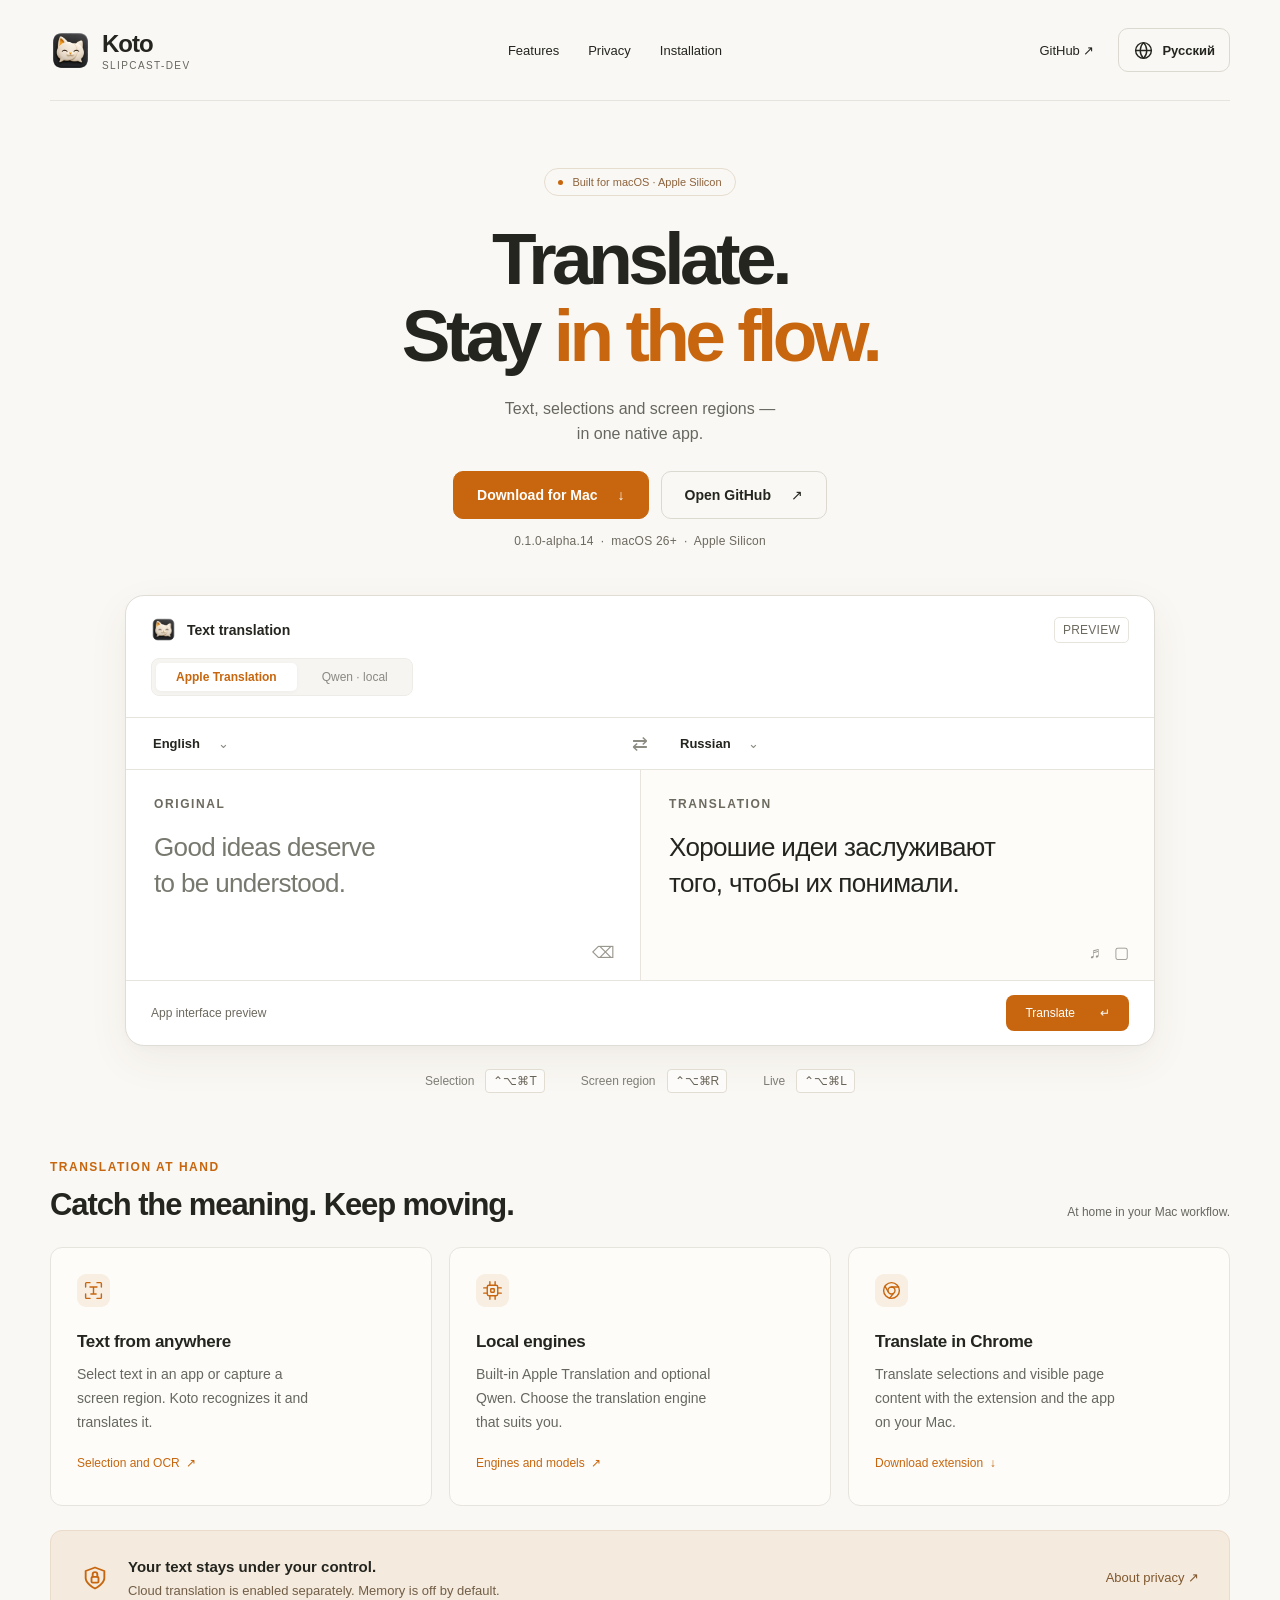
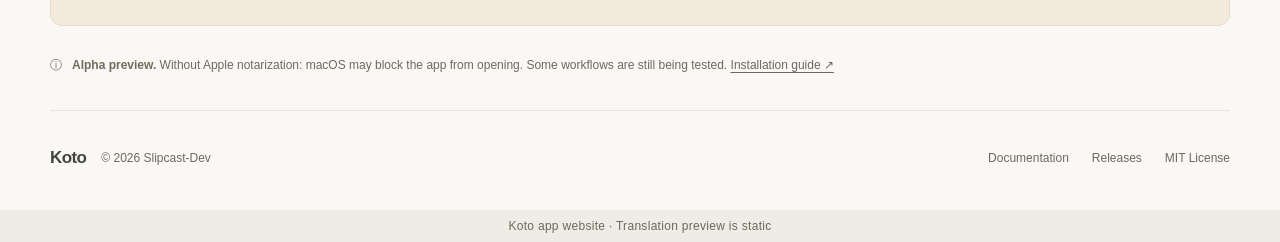
==== index.html @ a415c4b1 "Add Russian and English website, language detection, SVG icons and current bilingual docs" ====
<!doctype html>
<html lang="ru">
<head>
  <meta charset="utf-8">
  <script src="assets/language.js"></script>
  <link rel="icon" href="assets/koto-brandmark.png" type="image/png">
  <meta name="viewport" content="width=device-width, initial-scale=1">
  <title>Koto — нативный переводчик для macOS</title>
  <meta name="color-scheme" content="light">
  <meta name="theme-color" content="#faf8f4">
  <meta property="og:type" content="website">
  <meta property="og:title" content="Koto — переводите, оставайтесь в потоке">
  <meta property="og:description" content="Текст, выделение и область экрана — в одном нативном приложении для Mac.">
  <meta property="og:url" content="https://slipcast-dev.github.io/koto-website/">
  <meta property="og:image" content="https://slipcast-dev.github.io/koto-website/assets/koto-brandmark.png">
  <link rel="canonical" href="https://slipcast-dev.github.io/koto-website/">
  <link rel="alternate" hreflang="ru" href="https://slipcast-dev.github.io/koto-website/">
  <link rel="alternate" hreflang="en" href="https://slipcast-dev.github.io/koto-website/en/">
  <link rel="alternate" hreflang="x-default" href="https://slipcast-dev.github.io/koto-website/">
  <meta name="description" content="Koto от Slipcast-Dev: перевод текста, выделения и области экрана на Mac. Apple Translation, опциональная Qwen и расширение Chrome. Скачать alpha для Apple Silicon.">
  <link rel="stylesheet" href="assets/styles.css">
</head>
<body id="top">
  <a class="skip-link" href="#content">Перейти к содержимому</a>
  <!-- Статический дизайн: демонстрация не отправляет пользовательские данные. -->
  <header>
    <a class="brand" href="#top" aria-label="Koto, на главную"><img class="mark" src="assets/koto-brandmark.png" alt="" width="41" height="41"><span><strong>Koto</strong><small>SLIPCAST-DEV</small></span></a>
    <nav aria-label="Основная навигация"><a href="#features">Возможности</a><a href="#privacy">Приватность</a><a href="https://github.com/Slipcast-dev/translator-Koto/blob/main/Docs/INSTALLATION.md">Установка</a></nav>
    <div class="nav-right"><a href="https://github.com/Slipcast-dev/translator-Koto">GitHub ↗</a><a class="language-switch" href="en/?lang=en" hreflang="en" lang="en" aria-label="Switch to English"><svg viewBox="0 0 24 24" aria-hidden="true" focusable="false"><circle cx="12" cy="12" r="9"/><path d="M3 12h18M12 3c-5 5-5 13 0 18M12 3c5 5 5 13 0 18"/></svg><span>English</span></a></div>
  </header>
  <main id="content">
    <section class="hero" aria-labelledby="hero-heading">
      <span class="eyebrow"><span class="dot"></span> Создан для macOS · Apple Silicon</span>
      <h1 id="hero-heading">Переводите.<br>Оставайтесь <em>в потоке.</em></h1>
      <p>Текст, выделение и область экрана —<br>в одном нативном приложении.</p>
      <div class="actions"><a class="btn" href="https://github.com/Slipcast-dev/translator-Koto/releases/download/v0.1.0-alpha.14/Koto-0.1.0-14-arm64-preview-ci.dmg">Скачать для Mac <span>↓</span></a><a class="btn secondary" href="https://github.com/Slipcast-dev/translator-Koto">Открыть GitHub <span>↗</span></a></div>
      <span class="meta">0.1.0-alpha.14 &nbsp;·&nbsp; macOS 26+ &nbsp;·&nbsp; Apple Silicon</span>
    </section>
    <section class="demo-wrap" aria-label="Демонстрация интерфейса переводчика">
      <div class="demo">
        <div class="demo-top"><div class="demo-title"><img class="mark mini" src="assets/koto-brandmark.png" alt="" width="25" height="25"> Перевод текста</div><span class="preview">ДЕМОНСТРАЦИЯ</span></div>
        <div class="engines"><span class="engine active">Apple Translation</span><span class="engine">Qwen · локально</span></div>
        <div class="languages"><span>Английский <span class="chevron">⌄</span></span><span class="swap" aria-hidden="true">⇄</span><span class="target">Русский <span class="chevron">⌄</span></span></div>
        <div class="panels"><div class="panel source"><span class="label">ОРИГИНАЛ</span><p class="sample" lang="en">Good ideas deserve <br>to be understood.</p><div class="panel-tools" aria-hidden="true">⌫</div></div><div class="panel"><span class="label">ПЕРЕВОД</span><p class="sample" lang="ru">Хорошие идеи заслуживают <br>того, чтобы их понимали.</p><div class="panel-tools" aria-hidden="true">♬ &nbsp; ▢</div></div></div>
        <div class="demo-bottom"><p>Пример интерфейса приложения</p><span class="demo-button">Перевести <span aria-hidden="true">↵</span></span></div>
      </div>
      <div class="shortcuts"><span>Выделение <kbd>⌃⌥⌘T</kbd></span><span>Область экрана <kbd>⌃⌥⌘R</kbd></span><span>Live <kbd>⌃⌥⌘L</kbd></span></div>
    </section>
    <section class="section" id="features"><div class="section-heading"><div><div class="overline">ПЕРЕВОД РЯДОМ</div><h2>Лови смысл. Не тормози.</h2></div><p>В привычном ритме вашего Mac.</p></div>
      <div class="cards"><article class="card"><div class="icon"><svg viewBox="0 0 24 24" aria-hidden="true" focusable="false"><path d="M8 3H4a1 1 0 0 0-1 1v4m13-5h4a1 1 0 0 1 1 1v4M3 16v4a1 1 0 0 0 1 1h4m8 0h4a1 1 0 0 0 1-1v-4M8 8h8m-4 0v8m-3 0h6"/></svg></div><h3>Текст откуда угодно</h3><p>Выделите текст в приложении или захватите область экрана. Koto распознает и переведёт.</p><a class="card-link" href="https://github.com/Slipcast-dev/translator-Koto#возможности">Выделение и OCR &nbsp;↗</a></article><article class="card"><div class="icon"><svg viewBox="0 0 24 24" aria-hidden="true" focusable="false"><rect x="6" y="6" width="12" height="12" rx="2"/><path d="M9 2v4m6-4v4M9 18v4m6-4v4M2 9h4m-4 6h4M18 9h4m-4 6h4"/><rect x="10" y="10" width="4" height="4" rx=".5"/></svg></div><h3>Локальные движки</h3><p>Системный Apple Translation и опциональная Qwen. Выбирайте подходящий способ перевода.</p><a class="card-link" href="https://github.com/Slipcast-dev/translator-Koto/blob/main/Docs/MODELS.md">О движках и моделях &nbsp;↗</a></article><article class="card"><div class="icon"><svg viewBox="0 0 24 24" aria-hidden="true" focusable="false"><circle cx="12" cy="12" r="9"/><circle cx="12" cy="12" r="4"/><path d="M12 8h8M8.5 14l-4-7M14 15.5l-4 5.3"/></svg></div><h3>Перевод в Chrome</h3><p>Выделения и видимые фрагменты страниц — через расширение и приложение на вашем Mac.</p><a class="card-link" href="https://github.com/Slipcast-dev/translator-Koto/releases/download/v0.1.0-alpha.14/Koto-Chrome-0.1.4.zip">Скачать расширение &nbsp;↓</a></article></div>
    </section>
    <section class="privacy" id="privacy" aria-labelledby="privacy-heading"><div class="privacy-left"><span class="shield"><svg viewBox="0 0 24 24" aria-hidden="true" focusable="false"><path d="m12 3 8 3v6c0 5-8 9-8 9s-8-4-8-9V6l8-3Z"/><rect x="9" y="11" width="6" height="5" rx="1"/><path d="M10 11V9a2 2 0 0 1 4 0v2"/></svg></span><div><h2 id="privacy-heading">Ваш текст — под вашим контролем.</h2><p>Облачный перевод включается отдельно. Память по умолчанию выключена.</p></div></div><a href="https://github.com/Slipcast-dev/translator-Koto/blob/main/Docs/PRIVACY.md">О приватности ↗</a></section>
    <p class="alpha" id="installation"><span aria-hidden="true">ⓘ</span><span><b>Alpha preview.</b> Без notarization Apple: macOS может блокировать запуск. Некоторые сценарии ещё проходят проверку. <a href="https://github.com/Slipcast-dev/translator-Koto/blob/main/Docs/INSTALLATION.md">Инструкция по установке ↗</a></span></p>
  </main>
  <footer><div class="footer-brand"><b>Koto</b><span>© 2026 Slipcast-Dev</span></div><div class="footer-links"><a href="https://github.com/Slipcast-dev/translator-Koto/blob/main/README.md">Документация</a><a href="https://github.com/Slipcast-dev/translator-Koto/releases">Релизы</a><a href="https://github.com/Slipcast-dev/translator-Koto/blob/main/LICENSE">MIT License</a></div></footer>
  <div class="concept">Сайт приложения Koto · Демонстрация перевода статическая</div>
</body>
</html>
---- assets/styles.css ----
/* Макет автономен: системные шрифты и встроенная графика не требуют сети. */
:root {
  --paper:#faf8f4;
  --ink:#24251f;
  --muted:#777870;
  --accent:#c7660e;
  --line:#e7e4dd;
  --peach:#f8ead9;
}
* {
  box-sizing:border-box;
}
html {
  scroll-behavior:smooth;
}
body {
  margin:0;
  background:var(--paper);
  color:var(--ink);
  font-family:-apple-system,BlinkMacSystemFont,"Segoe UI",sans-serif;
  -webkit-font-smoothing:antialiased;
}
a {
  color:inherit;
  text-decoration:none;
}
button {
  font:inherit;
}
a:focus-visible {
  outline:3px solid var(--accent);
  outline-offset:5px;
}
main,header,footer {
  max-width:1180px;
  margin:auto;
}
header {
  display:flex;
  align-items:center;
  justify-content:space-between;
  padding:28px 0;
  border-bottom:1px solid var(--line);
}
.brand {
  display:flex;
  align-items:center;
  gap:11px;
}
.mark {
  display:block;
  object-fit:contain;
  width:41px;
  height:41px;
  border-radius:0;
  background:transparent;
  flex-shrink:0;
}
.brand strong {
  font-size:24px;
  letter-spacing:-1px;
}
.brand small {
  display:block;
  color:var(--muted);
  font-size:9px;
  letter-spacing:1.4px;
  margin-top:2px;
}
nav {
  display:flex;
  align-items:center;
  gap:29px;
  font-size:13px;
}
.nav-right {
  display:flex;
  align-items:center;
  gap:24px;
  font-size:13px;
}
.btn {
  display:inline-flex;
  align-items:center;
  justify-content:center;
  gap:20px;
  border-radius:10px;
  padding:15px 23px;
  font-size:14px;
  font-weight:550;
  background:var(--accent);
  color:white;
  border:1px solid var(--accent);
}
.btn.small {
  padding:11px 16px;
  font-size:12px;
}
.btn.secondary {
  background:transparent;
  color:var(--ink);
  border-color:#dcd9d0;
}
.hero {
  text-align:center;
  padding:67px 10px 34px;
}
.eyebrow {
  display:inline-flex;
  align-items:center;
  gap:9px;
  border:1px solid #e6ddcf;
  border-radius:100px;
  padding:7px 13px;
  font-size:11px;
  font-weight:500;
  color:#8d633c;
}
.dot {
  width:5px;
  height:5px;
  border-radius:50%;
  background:var(--accent);
}
h1 {
  font-size:73px;
  line-height:1.06;
  letter-spacing:-4.5px;
  font-weight:590;
  margin:24px 0 21px;
}
h1 em {
  font-style:normal;
  color:var(--accent);
}
.hero p {
  font-size:16px;
  line-height:1.6;
  color:var(--muted);
  margin:0 0 24px;
}
.actions {
  display:flex;
  justify-content:center;
  gap:12px;
}
.meta {
  display:block;
  font-size:10px;
  color:#88877e;
  letter-spacing:.2px;
  margin-top:15px;
}
.demo-wrap {
  max-width:1030px;
  margin:13px auto 0;
  position:relative;
}
.demo {
  background:#fff;
  border:1px solid #dfddd6;
  border-radius:19px;
  box-shadow:0 14px 40px #493a2010,0 3px 9px #493a2005;
  overflow:hidden;
}
.demo-top {
  display:flex;
  align-items:center;
  justify-content:space-between;
  padding:21px 25px 15px;
}
.demo-title {
  display:flex;
  align-items:center;
  gap:11px;
  font-size:14px;
  font-weight:600;
}
.demo-title .mini {
  width:25px;
  height:25px;
}
.preview {
  border:1px solid var(--line);
  border-radius:5px;
  padding:5px 8px;
  color:#8c8b82;
  font-size:9px;
  letter-spacing:.5px;
}
.engines {
  display:flex;
  gap:5px;
  margin:0 25px 21px;
  width:max-content;
  background:#f6f5f2;
  border:1px solid #eeece7;
  padding:4px;
  border-radius:8px;
  font-size:11px;
  color:#8a8982;
}
.engine {
  padding:7px 20px;
}
.engine.active {
  background:white;
  box-shadow:0 1px 4px #0000000a;
  border-radius:5px;
  color:var(--accent);
  font-weight:600;
}
.languages {
  display:grid;
  grid-template-columns:1fr 40px 1fr;
  align-items:center;
  border-top:1px solid var(--line);
  border-bottom:1px solid var(--line);
  padding:14px 27px;
  font-size:13px;
  font-weight:550;
}
.languages .swap {
  text-align:center;
  font-size:19px;
  color:#8d8c83;
}
.languages .target {
  padding-left:20px;
}
.chevron {
  margin-left:14px;
  color:#8a8a82;
}
.panels {
  display:grid;
  grid-template-columns:1fr 1fr;
  min-height:210px;
}
.panel {
  padding:24px 28px;
  position:relative;
}
.panel+.panel {
  border-left:1px solid var(--line);
  background:#fdfcf9;
}
.label {
  font-size:9px;
  letter-spacing:1.6px;
  color:#a09d93;
  font-weight:600;
}
.sample {
  font-size:26px;
  line-height:1.4;
  letter-spacing:-.65px;
  margin:17px 0 40px;
  max-width:400px;
}
.source .sample {
  color:#77796f;
}
.panel-tools {
  position:absolute;
  bottom:18px;
  right:25px;
  display:flex;
  gap:15px;
  color:#9a988e;
  font-size:16px;
}
.demo-bottom {
  display:flex;
  align-items:center;
  justify-content:space-between;
  padding:14px 25px;
  border-top:1px solid var(--line);
}
.demo-bottom p {
  font-size:10px;
  color:#949187;
  margin:0;
}
.demo-button {
  display:flex;
  gap:25px;
  align-items:center;
  background:var(--accent);
  color:white;
  border-radius:8px;
  padding:11px 19px;
  font-size:12px;
}
.shortcuts {
  display:flex;
  justify-content:center;
  gap:36px;
  margin:23px 0 0;
  color:#7e7d73;
  font-size:11px;
}
.shortcuts span {
  display:flex;
  align-items:center;
  gap:11px;
}
.shortcuts kbd {
  font:10px -apple-system,sans-serif;
  color:#969286;
  border:1px solid #e2ddd3;
  border-radius:4px;
  padding:4px 7px;
  background:#fff9;
}
.section {
  padding:67px 0 0;
}
.section-heading {
  display:flex;
  align-items:end;
  justify-content:space-between;
  margin-bottom:24px;
}
h2 {
  font-size:31px;
  line-height:1.2;
  letter-spacing:-1.1px;
  font-weight:570;
  margin:0;
}
.overline {
  font-size:9px;
  letter-spacing:1.5px;
  color:var(--accent);
  margin-bottom:12px;
  font-weight:600;
}
.section-heading>p {
  font-size:12px;
  color:var(--muted);
  margin:0 0 4px;
}
.cards {
  display:grid;
  grid-template-columns:repeat(3,1fr);
  gap:17px;
}
.card {
  padding:26px;
  background:#fdfcf9;
  border:1px solid var(--line);
  border-radius:12px;
}
.icon {
  width:33px;
  height:33px;
  border-radius:9px;
  background:#f8eee1;
  display:grid;
  place-items:center;
  color:var(--accent);
  font-size:20px;
  margin-bottom:25px;
}
.card h3 {
  font-size:17px;
  font-weight:550;
  letter-spacing:-.3px;
  margin:0 0 11px;
}
.card p {
  font-size:12px;
  line-height:1.7;
  color:var(--muted);
  margin:0;
  max-width:250px;
}
.card-link {
  display:block;
  color:var(--accent);
  font-size:10px;
  margin-top:22px;
}
.privacy {
  display:flex;
  align-items:center;
  justify-content:space-between;
  background:#f4eadd;
  border:1px solid #eadbca;
  border-radius:12px;
  padding:25px 30px;
  margin:24px 0 0;
}
.privacy-left {
  display:flex;
  align-items:center;
  gap:19px;
}
.shield {
  font-size:26px;
  color:var(--accent);
}
.privacy h3 {
  font-size:15px;
  font-weight:550;
  margin:0 0 7px;
}
.privacy p {
  font-size:11px;
  color:#8f7c65;
  margin:0;
}
.privacy>a {
  font-size:11px;
  color:#997049;
}
.alpha {
  font-size:10px;
  color:#8c897f;
  display:flex;
  gap:10px;
  align-items:center;
  margin:29px 0 35px;
  line-height:1.7;
}
.alpha b {
  font-weight:550;
  color:#716b5e;
}
footer {
  display:flex;
  justify-content:space-between;
  align-items:center;
  border-top:1px solid var(--line);
  padding:25px 0 30px;
  font-size:10px;
  color:#8b887e;
}
.footer-brand {
  display:flex;
  gap:15px;
  align-items:center;
}
.footer-brand b {
  font-size:17px;
  color:#44463d;
  letter-spacing:-.6px;
}
.footer-links {
  display:flex;
  gap:23px;
}
.concept {
  background:#efece5;
  color:#827c70;
  text-align:center;
  padding:9px;
  font-size:10px;
  letter-spacing:.3px;
}
/* На телефоне колонки становятся последовательными, сохраняя порядок чтения. */
@media(max-width:1240px) {
  main,header,footer {
    margin-left:30px;
    margin-right:30px;
  }
}
@media(max-width:760px) {
  header {
    padding:20px 0;
  }
  nav {
    display:none;
  }
  .nav-right {
    gap:12px;
  }
  .nav-right>a:first-child {
    display:none;
  }
  .hero {
    padding-top:43px;
  }
  h1 {
    font-size:43px;
    letter-spacing:-2.3px;
  }
  .hero p {
    font-size:14px;
  }
  .panels {
    grid-template-columns:1fr;
  }
  .panel+.panel {
    border-left:0;
    border-top:1px solid var(--line);
  }
  .sample {
    font-size:23px;
  }
  .shortcuts {
    gap:12px;
    flex-wrap:wrap;
  }
  .cards {
    grid-template-columns:1fr;
  }
  .section {
    padding-top:45px;
  }
  .section-heading {
    display:block;
  }
  .section-heading>p {
    margin-top:15px;
  }
  .privacy {
    padding:23px;
    display:block;
  }
  .privacy>a {
    display:block;
    margin:16px 0 0 45px;
  }
  .privacy p {
    line-height:1.7;
  }
  .demo-bottom p {
    max-width:130px;
    line-height:1.6;
  }
  footer {
    align-items:start;
    gap:20px;
  }
  .footer-brand {
    display:block;
  }
  .footer-brand span {
    display:block;
    margin-top:10px;
  }
  .footer-links {
    flex-direction:column;
    gap:10px;
  }
  .btn {
    padding:13px 16px;
    font-size:12px;
  }
  main,header,footer {
    margin-left:18px;
    margin-right:18px;
  }
  h2 {
    font-size:27px;
  }
  .demo-title {
    font-size:12px;
  }
  .engines {
    margin-left:18px;
  }
  .languages {
    padding-left:20px;
    padding-right:20px;
  }
}
/* Доступность: читаемые подписи, видимый фокус и достаточные области нажатия. */
:root {
  --muted:#66685f;
}
.skip-link {
  position:fixed;
  left:16px;
  top:-100px;
  z-index:10;
  padding:14px 20px;
  background:var(--ink);
  color:#fff;
  border-radius:8px;
}
.skip-link:focus {
  top:16px;
}
nav a,.nav-right>a:first-child,.footer-links a {
  min-height:44px;
  display:inline-flex;
  align-items:center;
}
.btn:hover {
  background:#ad560b;
  border-color:#ad560b;
}
.btn.secondary:hover {
  background:#f0ece4;
  border-color:#c9c4b9;
}
a:not(.btn):hover {
  color:#a85108;
}
.meta,.preview,.label,.demo-bottom p,.card-link,.overline,.alpha,footer,.concept {
  font-size:12px;
}
.meta,.preview,.label,.demo-bottom p,.alpha,footer,.concept {
  color:#6c695e;
}
.brand small {
  font-size:10px;
  color:#65665d;
}
.card p {
  font-size:14px;
}
.card-link {
  min-height:44px;
  display:flex;
  align-items:center;
  margin-top:12px;
}
.privacy h2 {
  font-size:15px;
  letter-spacing:0;
  font-weight:550;
  margin:0 0 7px;
}
.privacy p {
  font-size:13px;
  color:#725e47;
}
.privacy>a {
  font-size:13px;
  min-height:44px;
  display:inline-flex;
  align-items:center;
  color:#80582f;
}
.alpha a {
  text-decoration:underline;
  text-underline-offset:3px;
}
.alpha {
  scroll-margin-top:24px;
}
section[id] {
  scroll-margin-top:24px;
}
.preview {
  letter-spacing:.25px;
}
.engines {
  font-size:12px;
}
.shortcuts {
  font-size:12px;
}
.shortcuts kbd {
  font-size:12px;
  color:#686357;
}
/* Декоративные элементы демонстрации не являются кнопками сайта. */
.engines,.languages,.demo-button,.panel-tools {
  cursor:default;
}
@media(max-width:760px) {
  header {
    flex-wrap:wrap;
    row-gap:16px;
  }
  nav {
    display:flex;
    order:3;
    justify-content:space-between;
    gap:12px;
    width:100%;
    font-size:12px;
    border-top:1px solid var(--line);
    padding-top:8px;
  }
  h1 {
    font-size:clamp(33px,8.8vw,43px);
    letter-spacing:-1.8px;
  }
  .hero p {
    font-size:14px;
  }
  .preview {
    font-size:10px;
    padding:5px 6px;
  }
  .demo-top {
    padding-left:18px;
    padding-right:18px;
    gap:8px;
  }
  .sample {
    font-size:23px;
  }
  .sample br {
    display:none;
  }
  .panel {
    min-height:210px;
    padding:24px;
  }
  .privacy-left {
    align-items:flex-start;
  }
  .privacy>a {
    margin-left:45px;
  }
  .shortcuts {
    gap:8px 14px;
  }
  .shortcuts span {
    gap:6px;
  }
  .section-heading>p {
    font-size:14px;
  }
  .footer-links {
    gap:0;
  }
  .demo-bottom {
    gap:12px;
    padding-left:18px;
    padding-right:18px;
  }
  .demo-bottom p {
    font-size:11px;
  }
  .demo-button {
    gap:16px;
    padding:11px 16px;
  }
  .alpha {
    align-items:flex-start;
  }
}
@media(prefers-reduced-motion:reduce) {
  html {
    scroll-behavior:auto;
  }
}
/* Компактная шапка и действия сохраняют одну строку на телефоне. */
@media(max-width:760px) {
  .nav-right>a:first-child {
    display:none;
  }
  .actions .btn {
    gap:10px;
    padding:13px 12px;
    white-space:nowrap;
  }
  .nav-right .btn {
    white-space:nowrap;
  }
}

/* Переключатель языка повторяет форму кнопок и остаётся видимым на телефоне. */
.language-switch {
  display:inline-flex;
  align-items:center;
  justify-content:center;
  gap:8px;
  min-height:44px;
  padding:10px 14px;
  border:1px solid #dcd9d0;
  border-radius:10px;
  background:transparent;
  font-size:13px;
  font-weight:550;
  white-space:nowrap;
}
.language-switch:hover {
  background:#f0ece4;
  border-color:#c9c4b9;
}
.language-switch svg,.icon svg,.shield svg {
  display:block;
  width:21px;
  height:21px;
  fill:none;
  stroke:currentColor;
  stroke-width:1.6;
  stroke-linecap:round;
  stroke-linejoin:round;
}
.shield {
  display:block;
  flex-shrink:0;
}
.shield svg {
  width:28px;
  height:28px;
}
.card {
  display:flex;
  flex-direction:column;
}
.card-link {
  margin-top:auto;
  padding-top:12px;
}
@media(max-width:760px) {
  .language-switch {
    padding:9px 12px;
  }
}
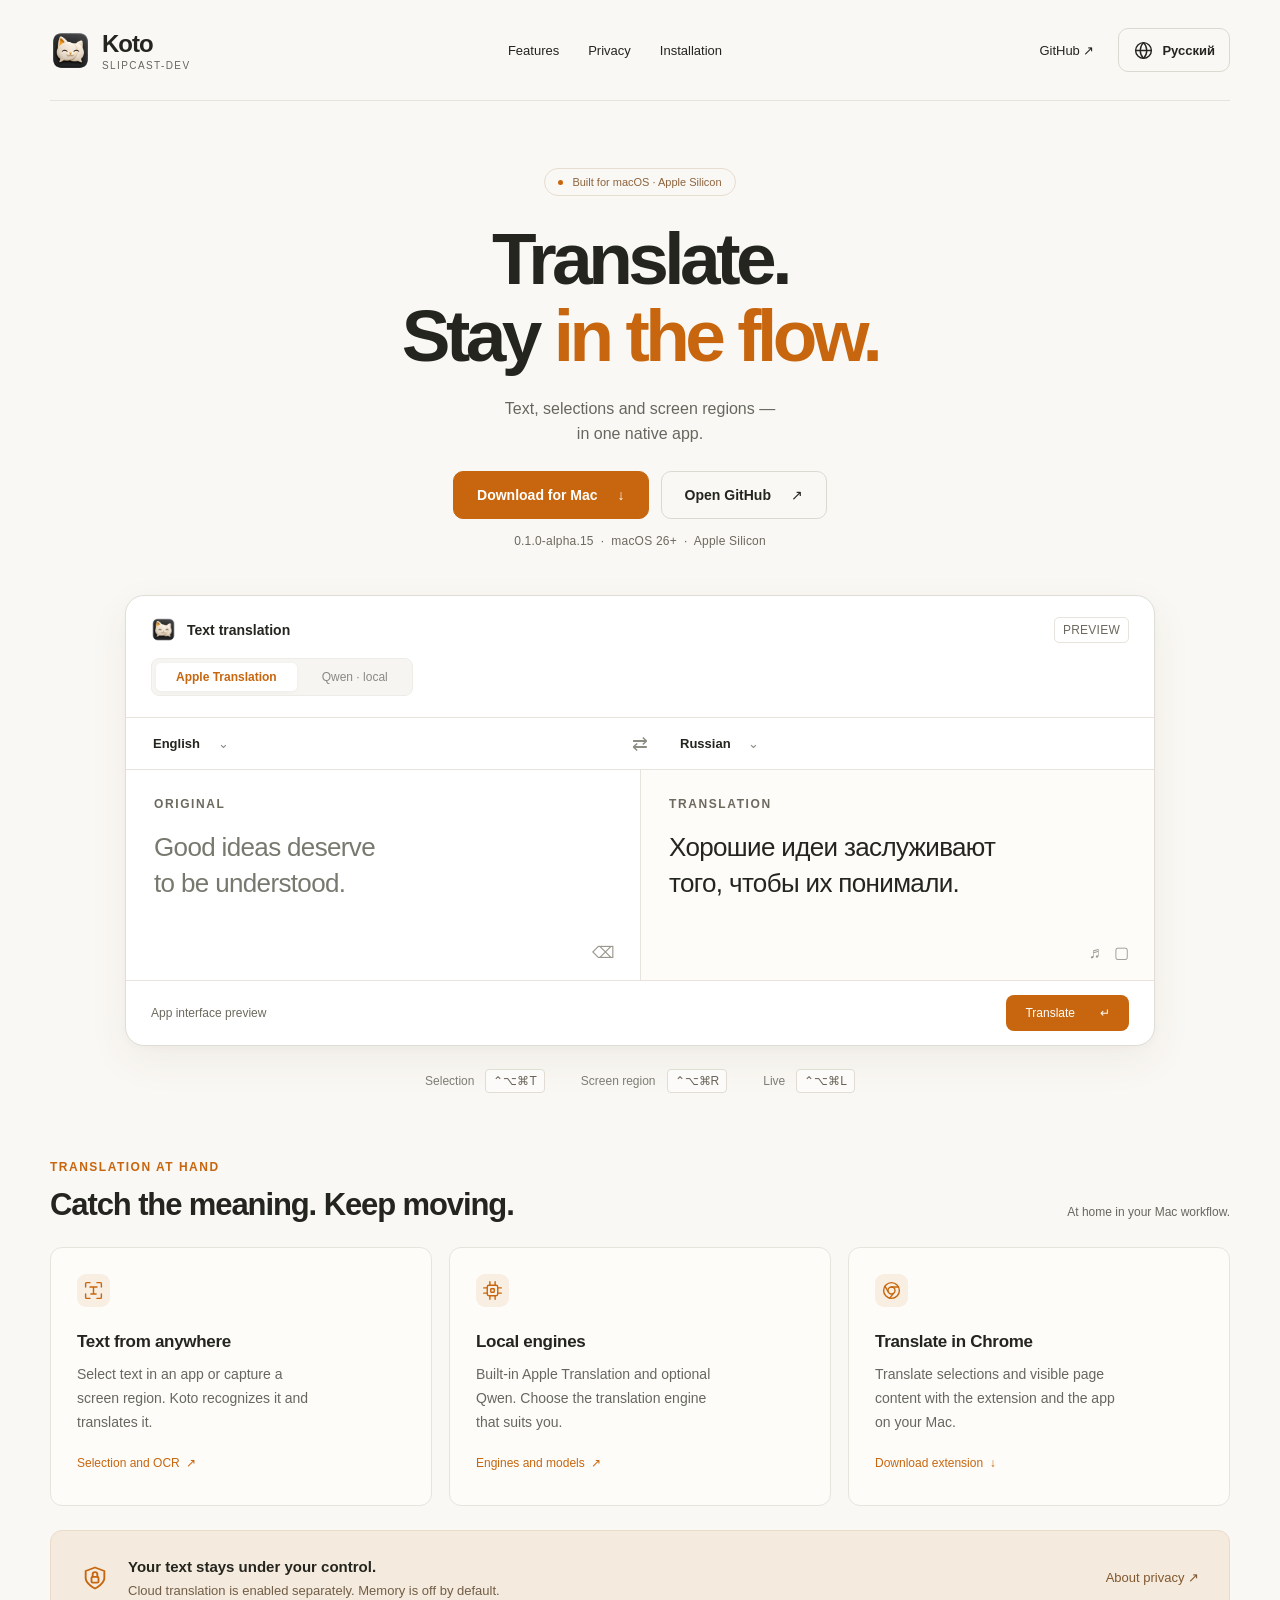
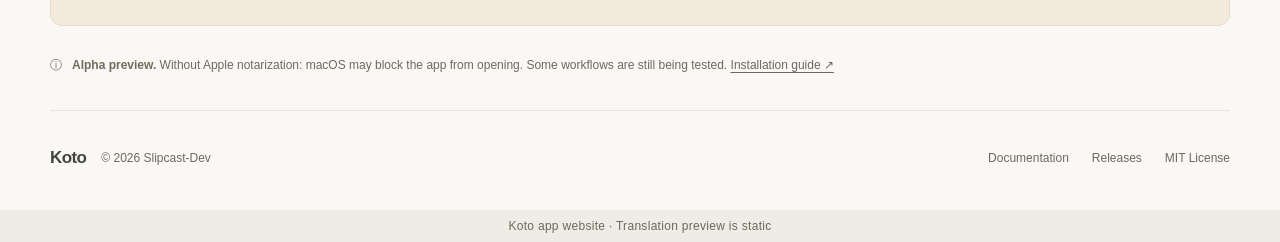
==== commit 81e85eca: "Update site to Koto 0.1.0-alpha.15 Co-Authored-By: Claude Sonnet 5.5 <noreply@anthropic.com>" ====
--- a/index.html
+++ b/index.html
@@ -33,8 +33,8 @@
       <span class="eyebrow"><span class="dot"></span> Создан для macOS · Apple Silicon</span>
       <h1 id="hero-heading">Переводите.<br>Оставайтесь <em>в потоке.</em></h1>
       <p>Текст, выделение и область экрана —<br>в одном нативном приложении.</p>
-      <div class="actions"><a class="btn" href="https://github.com/Slipcast-dev/translator-Koto/releases/download/v0.1.0-alpha.14/Koto-0.1.0-14-arm64-preview-ci.dmg">Скачать для Mac <span>↓</span></a><a class="btn secondary" href="https://github.com/Slipcast-dev/translator-Koto">Открыть GitHub <span>↗</span></a></div>
-      <span class="meta">0.1.0-alpha.14 &nbsp;·&nbsp; macOS 26+ &nbsp;·&nbsp; Apple Silicon</span>
+      <div class="actions"><a class="btn" href="https://github.com/Slipcast-dev/translator-Koto/releases/download/v0.1.0-alpha.15/Koto-0.1.0-15-arm64-preview-ci.dmg">Скачать для Mac <span>↓</span></a><a class="btn secondary" href="https://github.com/Slipcast-dev/translator-Koto">Открыть GitHub <span>↗</span></a></div>
+      <span class="meta">0.1.0-alpha.15 &nbsp;·&nbsp; macOS 26+ &nbsp;·&nbsp; Apple Silicon</span>
     </section>
     <section class="demo-wrap" aria-label="Демонстрация интерфейса переводчика">
       <div class="demo">
@@ -47,7 +47,7 @@
       <div class="shortcuts"><span>Выделение <kbd>⌃⌥⌘T</kbd></span><span>Область экрана <kbd>⌃⌥⌘R</kbd></span><span>Live <kbd>⌃⌥⌘L</kbd></span></div>
     </section>
     <section class="section" id="features"><div class="section-heading"><div><div class="overline">ПЕРЕВОД РЯДОМ</div><h2>Лови смысл. Не тормози.</h2></div><p>В привычном ритме вашего Mac.</p></div>
-      <div class="cards"><article class="card"><div class="icon"><svg viewBox="0 0 24 24" aria-hidden="true" focusable="false"><path d="M8 3H4a1 1 0 0 0-1 1v4m13-5h4a1 1 0 0 1 1 1v4M3 16v4a1 1 0 0 0 1 1h4m8 0h4a1 1 0 0 0 1-1v-4M8 8h8m-4 0v8m-3 0h6"/></svg></div><h3>Текст откуда угодно</h3><p>Выделите текст в приложении или захватите область экрана. Koto распознает и переведёт.</p><a class="card-link" href="https://github.com/Slipcast-dev/translator-Koto#возможности">Выделение и OCR &nbsp;↗</a></article><article class="card"><div class="icon"><svg viewBox="0 0 24 24" aria-hidden="true" focusable="false"><rect x="6" y="6" width="12" height="12" rx="2"/><path d="M9 2v4m6-4v4M9 18v4m6-4v4M2 9h4m-4 6h4M18 9h4m-4 6h4"/><rect x="10" y="10" width="4" height="4" rx=".5"/></svg></div><h3>Локальные движки</h3><p>Системный Apple Translation и опциональная Qwen. Выбирайте подходящий способ перевода.</p><a class="card-link" href="https://github.com/Slipcast-dev/translator-Koto/blob/main/Docs/MODELS.md">О движках и моделях &nbsp;↗</a></article><article class="card"><div class="icon"><svg viewBox="0 0 24 24" aria-hidden="true" focusable="false"><circle cx="12" cy="12" r="9"/><circle cx="12" cy="12" r="4"/><path d="M12 8h8M8.5 14l-4-7M14 15.5l-4 5.3"/></svg></div><h3>Перевод в Chrome</h3><p>Выделения и видимые фрагменты страниц — через расширение и приложение на вашем Mac.</p><a class="card-link" href="https://github.com/Slipcast-dev/translator-Koto/releases/download/v0.1.0-alpha.14/Koto-Chrome-0.1.4.zip">Скачать расширение &nbsp;↓</a></article></div>
+      <div class="cards"><article class="card"><div class="icon"><svg viewBox="0 0 24 24" aria-hidden="true" focusable="false"><path d="M8 3H4a1 1 0 0 0-1 1v4m13-5h4a1 1 0 0 1 1 1v4M3 16v4a1 1 0 0 0 1 1h4m8 0h4a1 1 0 0 0 1-1v-4M8 8h8m-4 0v8m-3 0h6"/></svg></div><h3>Текст откуда угодно</h3><p>Выделите текст в приложении или захватите область экрана. Koto распознает и переведёт.</p><a class="card-link" href="https://github.com/Slipcast-dev/translator-Koto#возможности">Выделение и OCR &nbsp;↗</a></article><article class="card"><div class="icon"><svg viewBox="0 0 24 24" aria-hidden="true" focusable="false"><rect x="6" y="6" width="12" height="12" rx="2"/><path d="M9 2v4m6-4v4M9 18v4m6-4v4M2 9h4m-4 6h4M18 9h4m-4 6h4"/><rect x="10" y="10" width="4" height="4" rx=".5"/></svg></div><h3>Локальные движки</h3><p>Системный Apple Translation и опциональная Qwen. Выбирайте подходящий способ перевода.</p><a class="card-link" href="https://github.com/Slipcast-dev/translator-Koto/blob/main/Docs/MODELS.md">О движках и моделях &nbsp;↗</a></article><article class="card"><div class="icon"><svg viewBox="0 0 24 24" aria-hidden="true" focusable="false"><circle cx="12" cy="12" r="9"/><circle cx="12" cy="12" r="4"/><path d="M12 8h8M8.5 14l-4-7M14 15.5l-4 5.3"/></svg></div><h3>Перевод в Chrome</h3><p>Выделения и видимые фрагменты страниц — через расширение и приложение на вашем Mac.</p><a class="card-link" href="https://github.com/Slipcast-dev/translator-Koto/releases/download/v0.1.0-alpha.15/Koto-Chrome-0.1.4.zip">Скачать расширение &nbsp;↓</a></article></div>
     </section>
     <section class="privacy" id="privacy" aria-labelledby="privacy-heading"><div class="privacy-left"><span class="shield"><svg viewBox="0 0 24 24" aria-hidden="true" focusable="false"><path d="m12 3 8 3v6c0 5-8 9-8 9s-8-4-8-9V6l8-3Z"/><rect x="9" y="11" width="6" height="5" rx="1"/><path d="M10 11V9a2 2 0 0 1 4 0v2"/></svg></span><div><h2 id="privacy-heading">Ваш текст — под вашим контролем.</h2><p>Облачный перевод включается отдельно. Память по умолчанию выключена.</p></div></div><a href="https://github.com/Slipcast-dev/translator-Koto/blob/main/Docs/PRIVACY.md">О приватности ↗</a></section>
     <p class="alpha" id="installation"><span aria-hidden="true">ⓘ</span><span><b>Alpha preview.</b> Без notarization Apple: macOS может блокировать запуск. Некоторые сценарии ещё проходят проверку. <a href="https://github.com/Slipcast-dev/translator-Koto/blob/main/Docs/INSTALLATION.md">Инструкция по установке ↗</a></span></p>
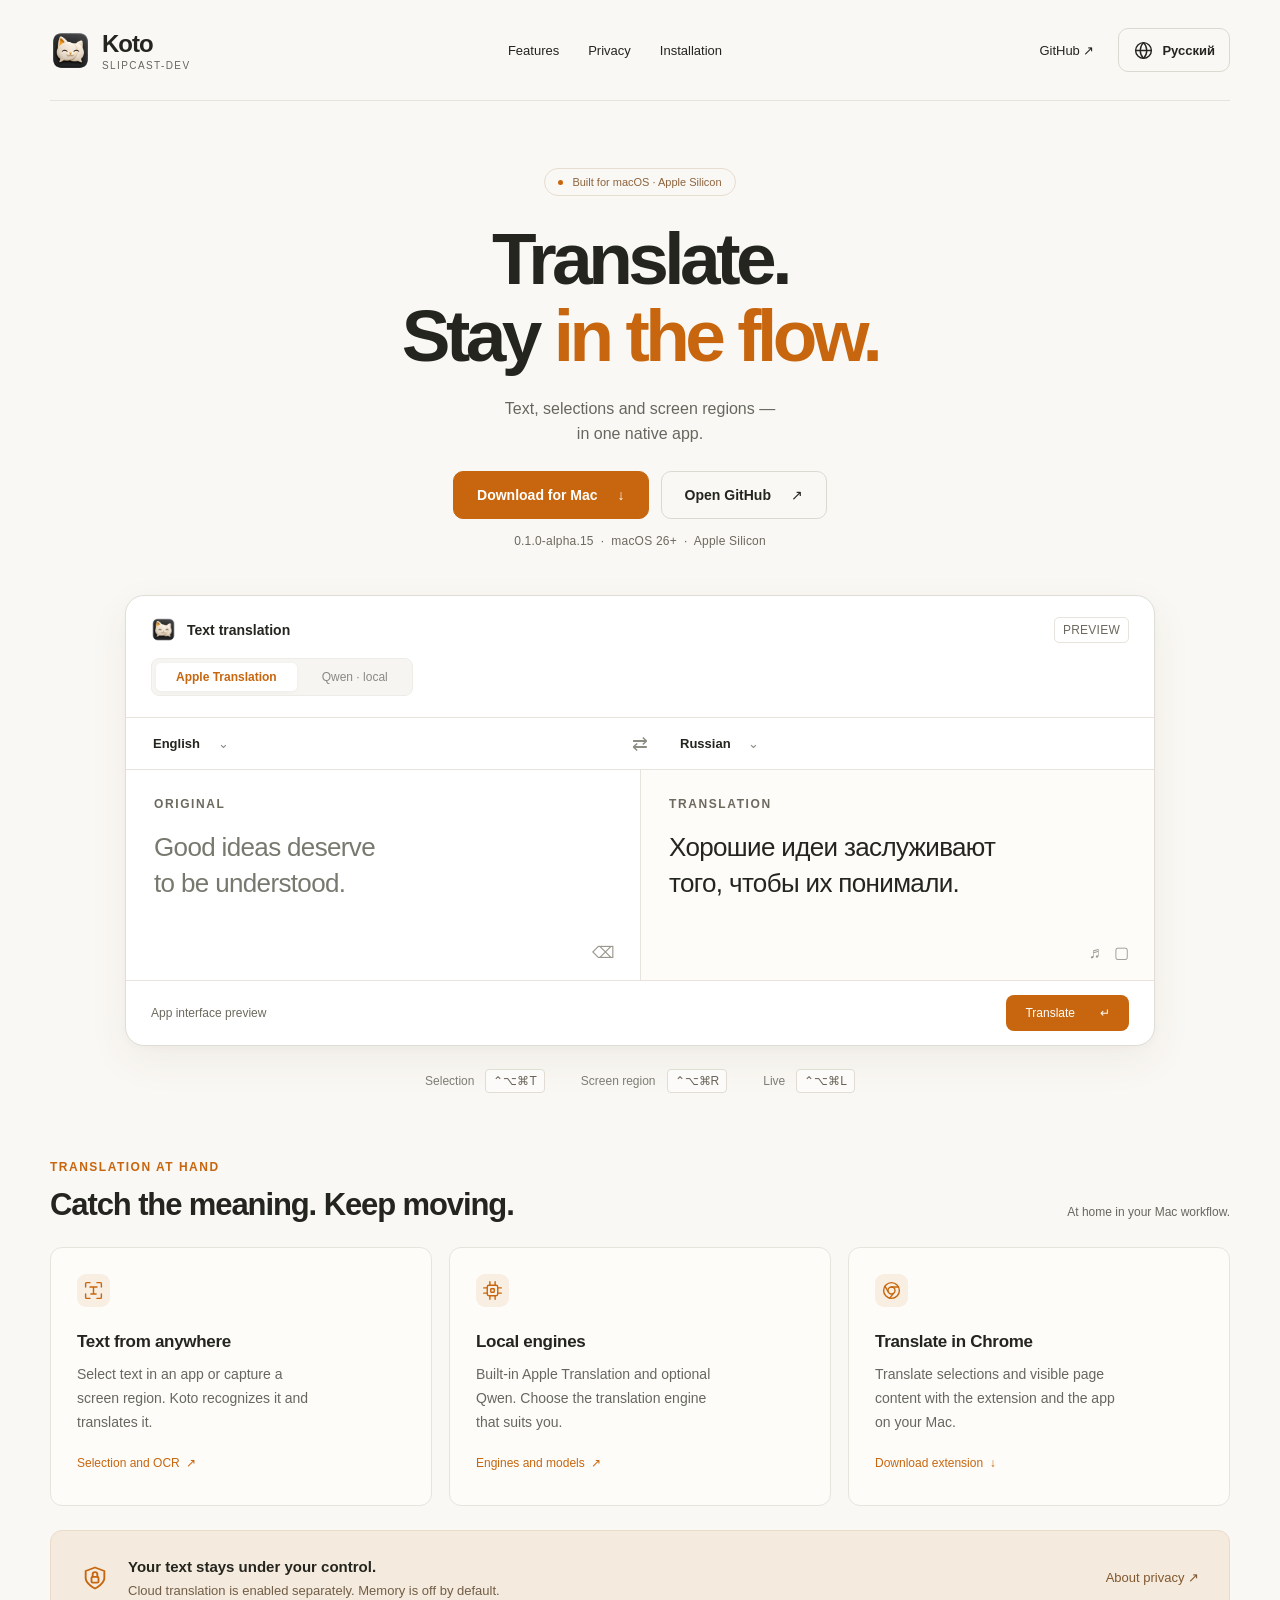
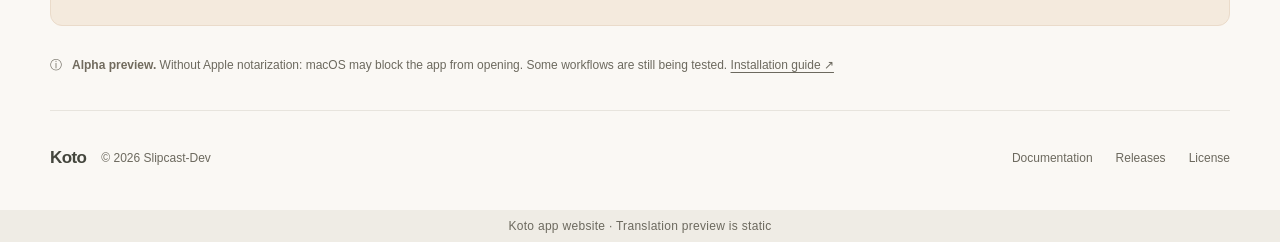
==== commit df75ed7e: "License: replace MIT with the Koto proprietary license Co-Authored-By: Claude Sonnet 5.5 <noreply@an" ====
--- a/index.html
+++ b/index.html
@@ -52,7 +52,7 @@
     <section class="privacy" id="privacy" aria-labelledby="privacy-heading"><div class="privacy-left"><span class="shield"><svg viewBox="0 0 24 24" aria-hidden="true" focusable="false"><path d="m12 3 8 3v6c0 5-8 9-8 9s-8-4-8-9V6l8-3Z"/><rect x="9" y="11" width="6" height="5" rx="1"/><path d="M10 11V9a2 2 0 0 1 4 0v2"/></svg></span><div><h2 id="privacy-heading">Ваш текст — под вашим контролем.</h2><p>Облачный перевод включается отдельно. Память по умолчанию выключена.</p></div></div><a href="https://github.com/Slipcast-dev/translator-Koto/blob/main/Docs/PRIVACY.md">О приватности ↗</a></section>
     <p class="alpha" id="installation"><span aria-hidden="true">ⓘ</span><span><b>Alpha preview.</b> Без notarization Apple: macOS может блокировать запуск. Некоторые сценарии ещё проходят проверку. <a href="https://github.com/Slipcast-dev/translator-Koto/blob/main/Docs/INSTALLATION.md">Инструкция по установке ↗</a></span></p>
   </main>
-  <footer><div class="footer-brand"><b>Koto</b><span>© 2026 Slipcast-Dev</span></div><div class="footer-links"><a href="https://github.com/Slipcast-dev/translator-Koto/blob/main/README.md">Документация</a><a href="https://github.com/Slipcast-dev/translator-Koto/releases">Релизы</a><a href="https://github.com/Slipcast-dev/translator-Koto/blob/main/LICENSE">MIT License</a></div></footer>
+  <footer><div class="footer-brand"><b>Koto</b><span>© 2026 Slipcast-Dev</span></div><div class="footer-links"><a href="https://github.com/Slipcast-dev/translator-Koto/blob/main/README.md">Документация</a><a href="https://github.com/Slipcast-dev/translator-Koto/releases">Релизы</a><a href="https://github.com/Slipcast-dev/translator-Koto/blob/main/LICENSE">Лицензия</a></div></footer>
   <div class="concept">Сайт приложения Koto · Демонстрация перевода статическая</div>
 </body>
 </html>
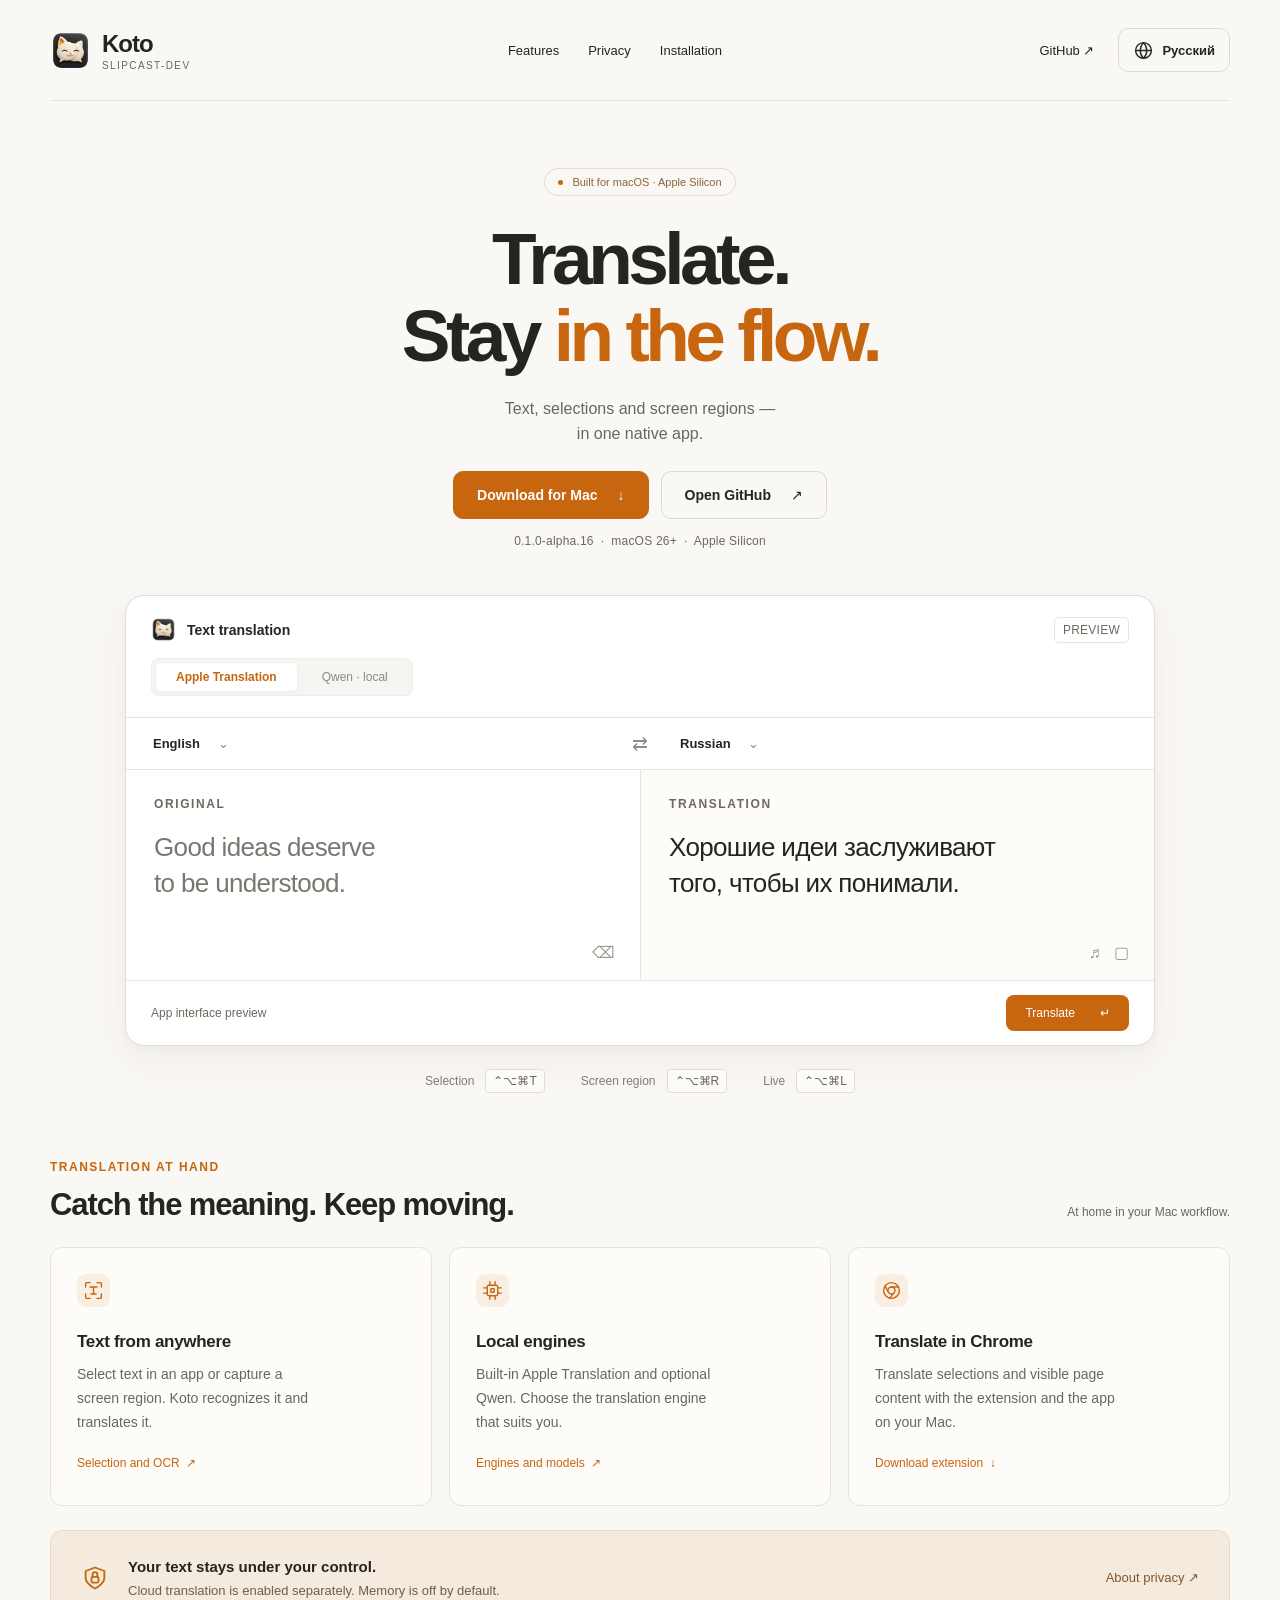
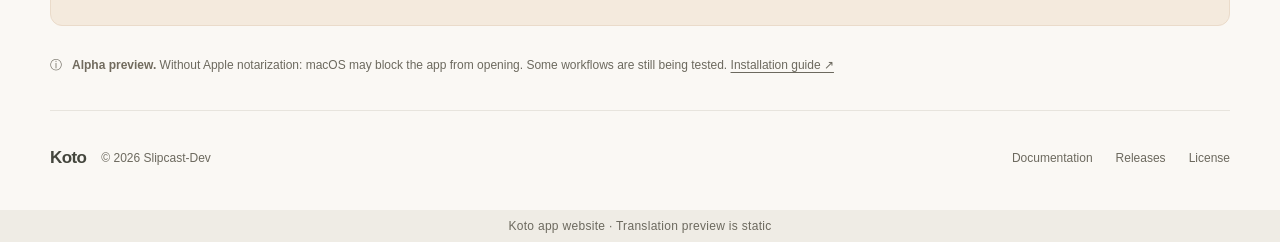
==== commit b97de5de: "Sync site with the latest app release" ====
--- a/index.html
+++ b/index.html
@@ -33,8 +33,8 @@
       <span class="eyebrow"><span class="dot"></span> Создан для macOS · Apple Silicon</span>
       <h1 id="hero-heading">Переводите.<br>Оставайтесь <em>в потоке.</em></h1>
       <p>Текст, выделение и область экрана —<br>в одном нативном приложении.</p>
-      <div class="actions"><a class="btn" href="https://github.com/Slipcast-dev/translator-Koto/releases/download/v0.1.0-alpha.15/Koto-0.1.0-15-arm64-preview-ci.dmg">Скачать для Mac <span>↓</span></a><a class="btn secondary" href="https://github.com/Slipcast-dev/translator-Koto">Открыть GitHub <span>↗</span></a></div>
-      <span class="meta">0.1.0-alpha.15 &nbsp;·&nbsp; macOS 26+ &nbsp;·&nbsp; Apple Silicon</span>
+      <div class="actions"><a class="btn" href="https://github.com/Slipcast-dev/translator-Koto/releases/download/v0.1.0-alpha.16/Koto-0.1.0-16-arm64-preview-ci.dmg">Скачать для Mac <span>↓</span></a><a class="btn secondary" href="https://github.com/Slipcast-dev/translator-Koto">Открыть GitHub <span>↗</span></a></div>
+      <span class="meta">0.1.0-alpha.16 &nbsp;·&nbsp; macOS 26+ &nbsp;·&nbsp; Apple Silicon</span>
     </section>
     <section class="demo-wrap" aria-label="Демонстрация интерфейса переводчика">
       <div class="demo">
@@ -47,7 +47,7 @@
       <div class="shortcuts"><span>Выделение <kbd>⌃⌥⌘T</kbd></span><span>Область экрана <kbd>⌃⌥⌘R</kbd></span><span>Live <kbd>⌃⌥⌘L</kbd></span></div>
     </section>
     <section class="section" id="features"><div class="section-heading"><div><div class="overline">ПЕРЕВОД РЯДОМ</div><h2>Лови смысл. Не тормози.</h2></div><p>В привычном ритме вашего Mac.</p></div>
-      <div class="cards"><article class="card"><div class="icon"><svg viewBox="0 0 24 24" aria-hidden="true" focusable="false"><path d="M8 3H4a1 1 0 0 0-1 1v4m13-5h4a1 1 0 0 1 1 1v4M3 16v4a1 1 0 0 0 1 1h4m8 0h4a1 1 0 0 0 1-1v-4M8 8h8m-4 0v8m-3 0h6"/></svg></div><h3>Текст откуда угодно</h3><p>Выделите текст в приложении или захватите область экрана. Koto распознает и переведёт.</p><a class="card-link" href="https://github.com/Slipcast-dev/translator-Koto#возможности">Выделение и OCR &nbsp;↗</a></article><article class="card"><div class="icon"><svg viewBox="0 0 24 24" aria-hidden="true" focusable="false"><rect x="6" y="6" width="12" height="12" rx="2"/><path d="M9 2v4m6-4v4M9 18v4m6-4v4M2 9h4m-4 6h4M18 9h4m-4 6h4"/><rect x="10" y="10" width="4" height="4" rx=".5"/></svg></div><h3>Локальные движки</h3><p>Системный Apple Translation и опциональная Qwen. Выбирайте подходящий способ перевода.</p><a class="card-link" href="https://github.com/Slipcast-dev/translator-Koto/blob/main/Docs/MODELS.md">О движках и моделях &nbsp;↗</a></article><article class="card"><div class="icon"><svg viewBox="0 0 24 24" aria-hidden="true" focusable="false"><circle cx="12" cy="12" r="9"/><circle cx="12" cy="12" r="4"/><path d="M12 8h8M8.5 14l-4-7M14 15.5l-4 5.3"/></svg></div><h3>Перевод в Chrome</h3><p>Выделения и видимые фрагменты страниц — через расширение и приложение на вашем Mac.</p><a class="card-link" href="https://github.com/Slipcast-dev/translator-Koto/releases/download/v0.1.0-alpha.15/Koto-Chrome-0.1.4.zip">Скачать расширение &nbsp;↓</a></article></div>
+      <div class="cards"><article class="card"><div class="icon"><svg viewBox="0 0 24 24" aria-hidden="true" focusable="false"><path d="M8 3H4a1 1 0 0 0-1 1v4m13-5h4a1 1 0 0 1 1 1v4M3 16v4a1 1 0 0 0 1 1h4m8 0h4a1 1 0 0 0 1-1v-4M8 8h8m-4 0v8m-3 0h6"/></svg></div><h3>Текст откуда угодно</h3><p>Выделите текст в приложении или захватите область экрана. Koto распознает и переведёт.</p><a class="card-link" href="https://github.com/Slipcast-dev/translator-Koto#возможности">Выделение и OCR &nbsp;↗</a></article><article class="card"><div class="icon"><svg viewBox="0 0 24 24" aria-hidden="true" focusable="false"><rect x="6" y="6" width="12" height="12" rx="2"/><path d="M9 2v4m6-4v4M9 18v4m6-4v4M2 9h4m-4 6h4M18 9h4m-4 6h4"/><rect x="10" y="10" width="4" height="4" rx=".5"/></svg></div><h3>Локальные движки</h3><p>Системный Apple Translation и опциональная Qwen. Выбирайте подходящий способ перевода.</p><a class="card-link" href="https://github.com/Slipcast-dev/translator-Koto/blob/main/Docs/MODELS.md">О движках и моделях &nbsp;↗</a></article><article class="card"><div class="icon"><svg viewBox="0 0 24 24" aria-hidden="true" focusable="false"><circle cx="12" cy="12" r="9"/><circle cx="12" cy="12" r="4"/><path d="M12 8h8M8.5 14l-4-7M14 15.5l-4 5.3"/></svg></div><h3>Перевод в Chrome</h3><p>Выделения и видимые фрагменты страниц — через расширение и приложение на вашем Mac.</p><a class="card-link" href="https://github.com/Slipcast-dev/translator-Koto/releases/download/v0.1.0-alpha.16/Koto-Chrome-0.1.4.zip">Скачать расширение &nbsp;↓</a></article></div>
     </section>
     <section class="privacy" id="privacy" aria-labelledby="privacy-heading"><div class="privacy-left"><span class="shield"><svg viewBox="0 0 24 24" aria-hidden="true" focusable="false"><path d="m12 3 8 3v6c0 5-8 9-8 9s-8-4-8-9V6l8-3Z"/><rect x="9" y="11" width="6" height="5" rx="1"/><path d="M10 11V9a2 2 0 0 1 4 0v2"/></svg></span><div><h2 id="privacy-heading">Ваш текст — под вашим контролем.</h2><p>Облачный перевод включается отдельно. Память по умолчанию выключена.</p></div></div><a href="https://github.com/Slipcast-dev/translator-Koto/blob/main/Docs/PRIVACY.md">О приватности ↗</a></section>
     <p class="alpha" id="installation"><span aria-hidden="true">ⓘ</span><span><b>Alpha preview.</b> Без notarization Apple: macOS может блокировать запуск. Некоторые сценарии ещё проходят проверку. <a href="https://github.com/Slipcast-dev/translator-Koto/blob/main/Docs/INSTALLATION.md">Инструкция по установке ↗</a></span></p>
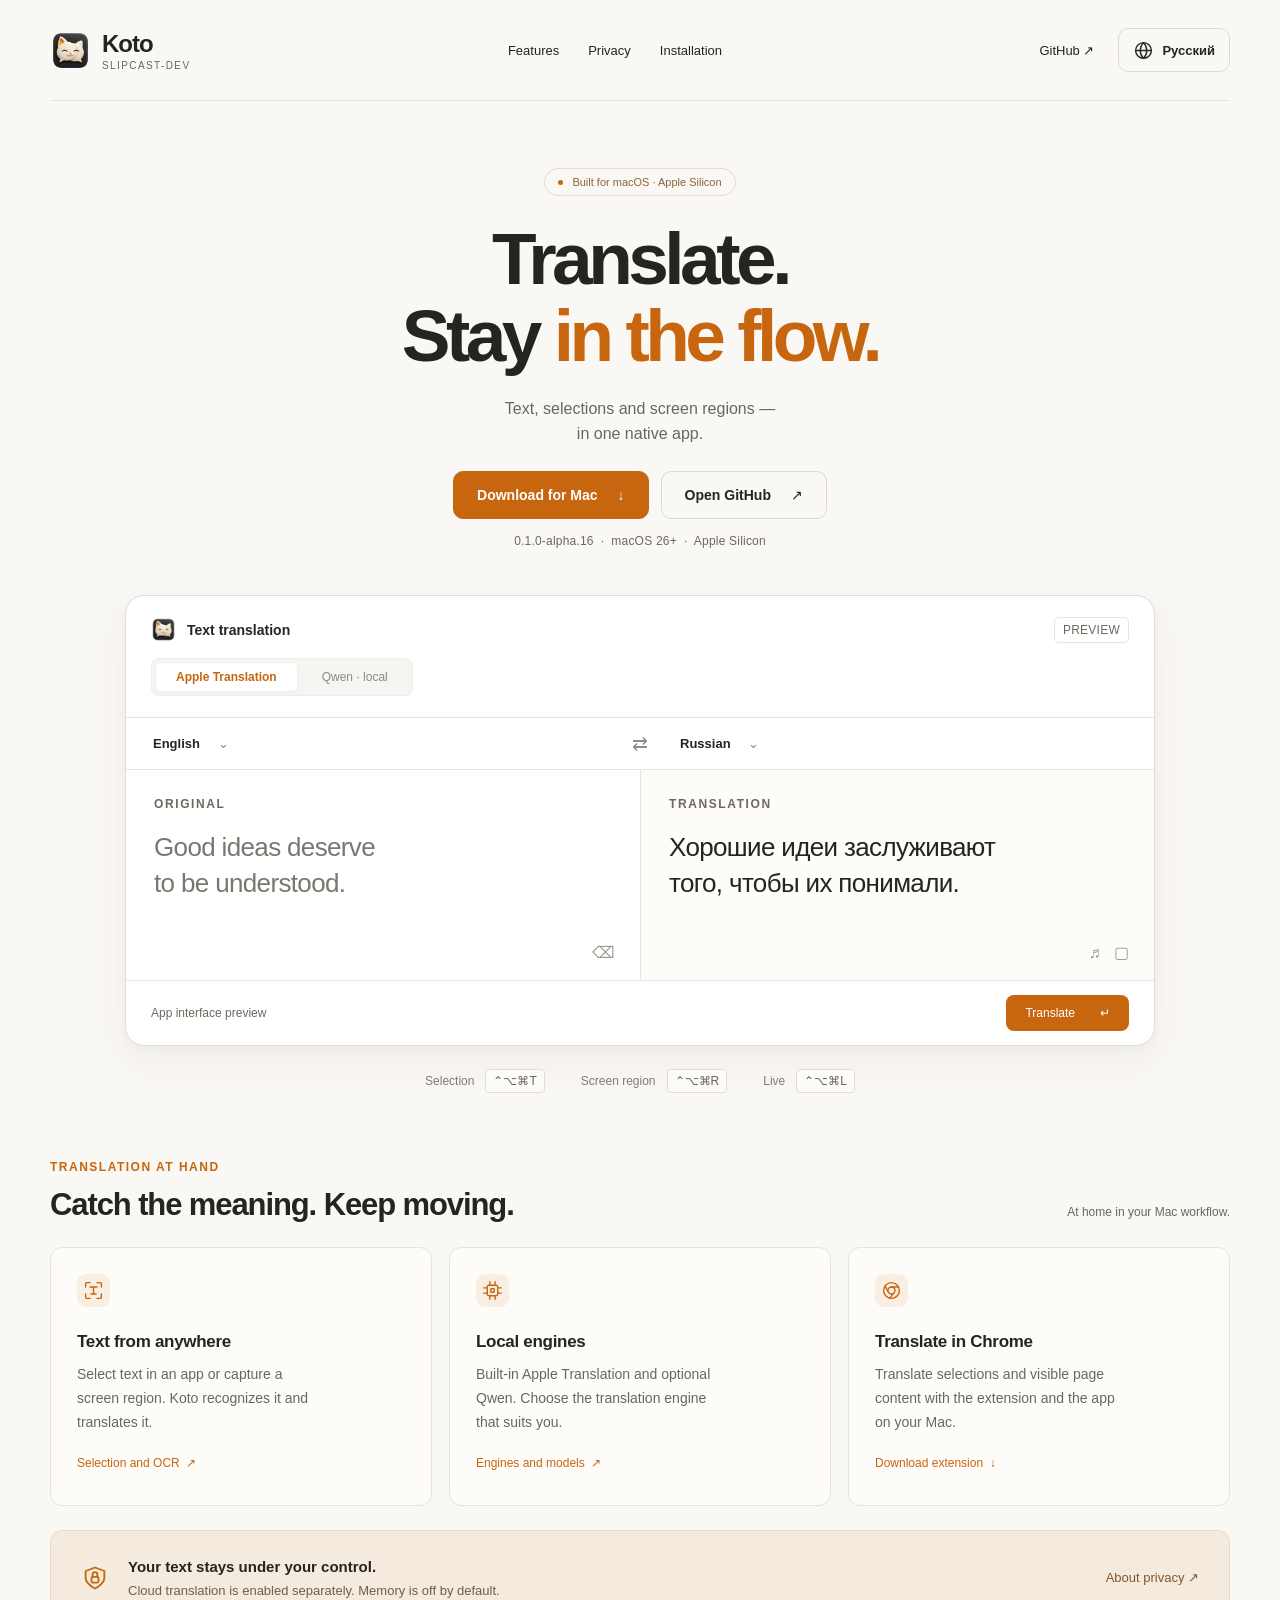
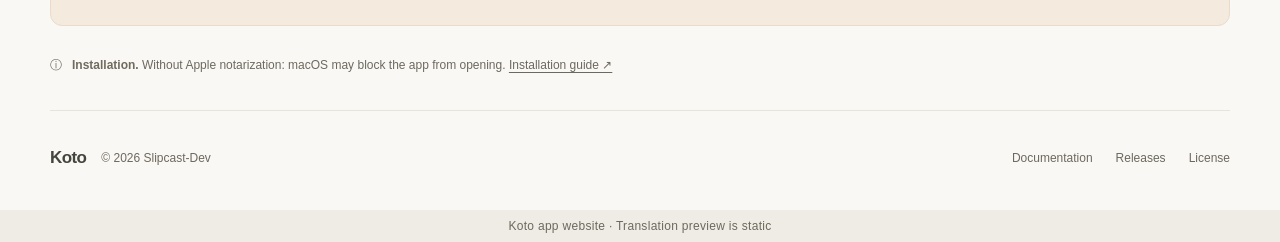
==== commit 45deb771: "Site: stable 1.0.0 release, no alpha markers Co-Authored-By: Claude Sonnet 5.5 <noreply@anthropic.co" ====
--- a/index.html
+++ b/index.html
@@ -17,7 +17,7 @@
   <link rel="alternate" hreflang="ru" href="https://slipcast-dev.github.io/koto-website/">
   <link rel="alternate" hreflang="en" href="https://slipcast-dev.github.io/koto-website/en/">
   <link rel="alternate" hreflang="x-default" href="https://slipcast-dev.github.io/koto-website/">
-  <meta name="description" content="Koto от Slipcast-Dev: перевод текста, выделения и области экрана на Mac. Apple Translation, опциональная Qwen и расширение Chrome. Скачать alpha для Apple Silicon.">
+  <meta name="description" content="Koto от Slipcast-Dev: перевод текста, выделения и области экрана на Mac. Apple Translation, опциональная Qwen и расширение Chrome. Скачать для Apple Silicon.">
   <link rel="stylesheet" href="assets/styles.css">
 </head>
 <body id="top">
@@ -50,7 +50,7 @@
       <div class="cards"><article class="card"><div class="icon"><svg viewBox="0 0 24 24" aria-hidden="true" focusable="false"><path d="M8 3H4a1 1 0 0 0-1 1v4m13-5h4a1 1 0 0 1 1 1v4M3 16v4a1 1 0 0 0 1 1h4m8 0h4a1 1 0 0 0 1-1v-4M8 8h8m-4 0v8m-3 0h6"/></svg></div><h3>Текст откуда угодно</h3><p>Выделите текст в приложении или захватите область экрана. Koto распознает и переведёт.</p><a class="card-link" href="https://github.com/Slipcast-dev/translator-Koto#возможности">Выделение и OCR &nbsp;↗</a></article><article class="card"><div class="icon"><svg viewBox="0 0 24 24" aria-hidden="true" focusable="false"><rect x="6" y="6" width="12" height="12" rx="2"/><path d="M9 2v4m6-4v4M9 18v4m6-4v4M2 9h4m-4 6h4M18 9h4m-4 6h4"/><rect x="10" y="10" width="4" height="4" rx=".5"/></svg></div><h3>Локальные движки</h3><p>Системный Apple Translation и опциональная Qwen. Выбирайте подходящий способ перевода.</p><a class="card-link" href="https://github.com/Slipcast-dev/translator-Koto/blob/main/Docs/MODELS.md">О движках и моделях &nbsp;↗</a></article><article class="card"><div class="icon"><svg viewBox="0 0 24 24" aria-hidden="true" focusable="false"><circle cx="12" cy="12" r="9"/><circle cx="12" cy="12" r="4"/><path d="M12 8h8M8.5 14l-4-7M14 15.5l-4 5.3"/></svg></div><h3>Перевод в Chrome</h3><p>Выделения и видимые фрагменты страниц — через расширение и приложение на вашем Mac.</p><a class="card-link" href="https://github.com/Slipcast-dev/translator-Koto/releases/download/v0.1.0-alpha.16/Koto-Chrome-0.1.4.zip">Скачать расширение &nbsp;↓</a></article></div>
     </section>
     <section class="privacy" id="privacy" aria-labelledby="privacy-heading"><div class="privacy-left"><span class="shield"><svg viewBox="0 0 24 24" aria-hidden="true" focusable="false"><path d="m12 3 8 3v6c0 5-8 9-8 9s-8-4-8-9V6l8-3Z"/><rect x="9" y="11" width="6" height="5" rx="1"/><path d="M10 11V9a2 2 0 0 1 4 0v2"/></svg></span><div><h2 id="privacy-heading">Ваш текст — под вашим контролем.</h2><p>Облачный перевод включается отдельно. Память по умолчанию выключена.</p></div></div><a href="https://github.com/Slipcast-dev/translator-Koto/blob/main/Docs/PRIVACY.md">О приватности ↗</a></section>
-    <p class="alpha" id="installation"><span aria-hidden="true">ⓘ</span><span><b>Alpha preview.</b> Без notarization Apple: macOS может блокировать запуск. Некоторые сценарии ещё проходят проверку. <a href="https://github.com/Slipcast-dev/translator-Koto/blob/main/Docs/INSTALLATION.md">Инструкция по установке ↗</a></span></p>
+    <p class="alpha" id="installation"><span aria-hidden="true">ⓘ</span><span><b>Установка.</b> Без notarization Apple: macOS может блокировать запуск. <a href="https://github.com/Slipcast-dev/translator-Koto/blob/main/Docs/INSTALLATION.md">Инструкция по установке ↗</a></span></p>
   </main>
   <footer><div class="footer-brand"><b>Koto</b><span>© 2026 Slipcast-Dev</span></div><div class="footer-links"><a href="https://github.com/Slipcast-dev/translator-Koto/blob/main/README.md">Документация</a><a href="https://github.com/Slipcast-dev/translator-Koto/releases">Релизы</a><a href="https://github.com/Slipcast-dev/translator-Koto/blob/main/LICENSE">Лицензия</a></div></footer>
   <div class="concept">Сайт приложения Koto · Демонстрация перевода статическая</div>
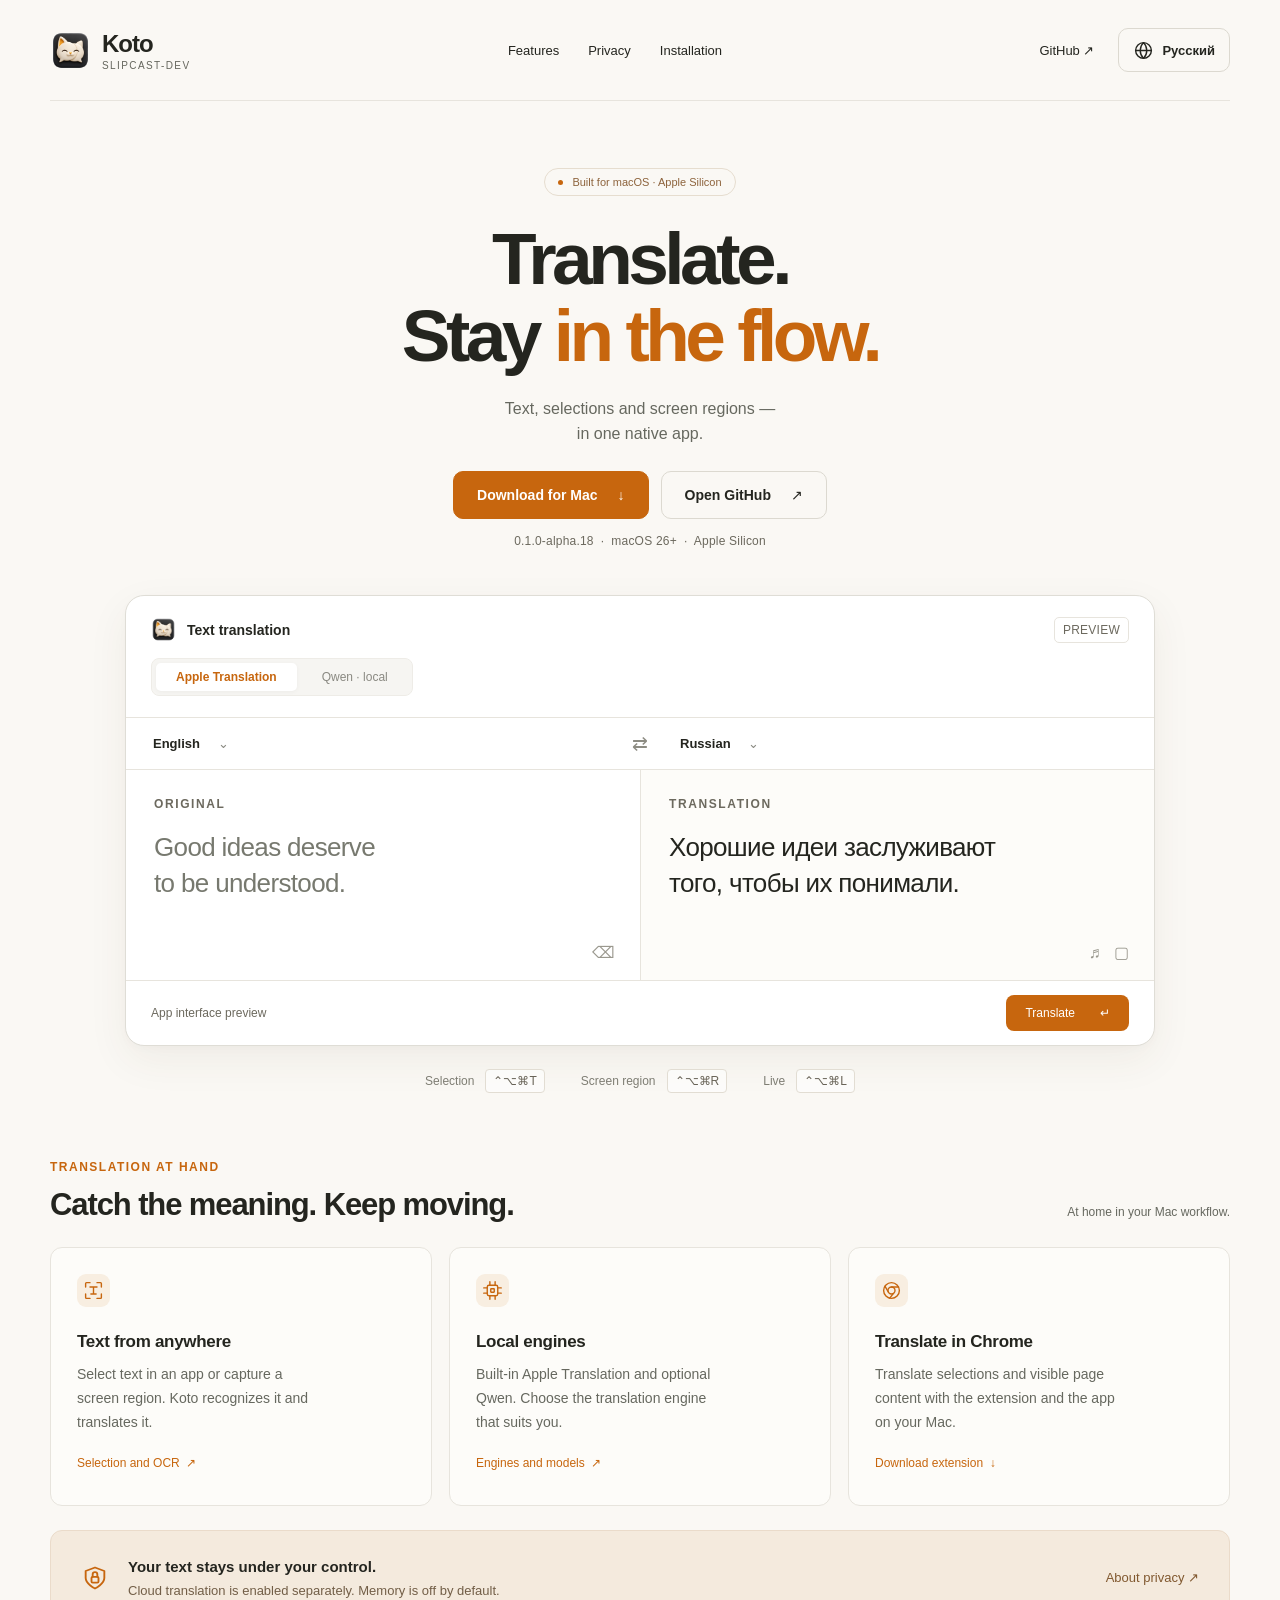
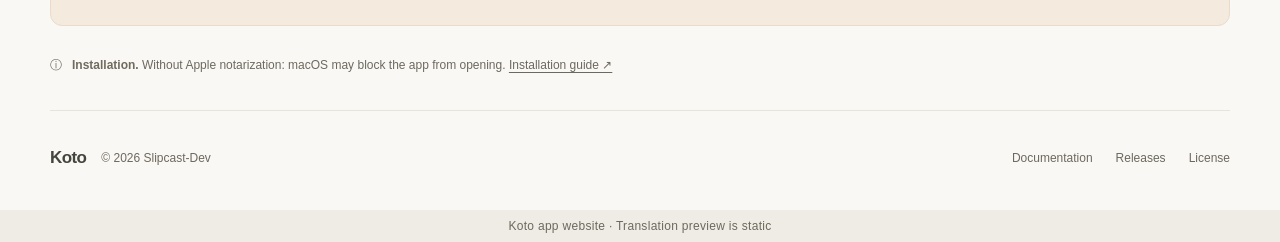
==== commit 002f9a2c: "Sync site with the latest app release" ====
--- a/index.html
+++ b/index.html
@@ -33,8 +33,8 @@
       <span class="eyebrow"><span class="dot"></span> Создан для macOS · Apple Silicon</span>
       <h1 id="hero-heading">Переводите.<br>Оставайтесь <em>в потоке.</em></h1>
       <p>Текст, выделение и область экрана —<br>в одном нативном приложении.</p>
-      <div class="actions"><a class="btn" href="https://github.com/Slipcast-dev/translator-Koto/releases/download/v0.1.0-alpha.16/Koto-0.1.0-16-arm64-preview-ci.dmg">Скачать для Mac <span>↓</span></a><a class="btn secondary" href="https://github.com/Slipcast-dev/translator-Koto">Открыть GitHub <span>↗</span></a></div>
-      <span class="meta">0.1.0-alpha.16 &nbsp;·&nbsp; macOS 26+ &nbsp;·&nbsp; Apple Silicon</span>
+      <div class="actions"><a class="btn" href="https://github.com/Slipcast-dev/translator-Koto/releases/download/v0.1.0-alpha.18/Koto-0.1.0-18-arm64-preview-ci.dmg">Скачать для Mac <span>↓</span></a><a class="btn secondary" href="https://github.com/Slipcast-dev/translator-Koto">Открыть GitHub <span>↗</span></a></div>
+      <span class="meta">0.1.0-alpha.18 &nbsp;·&nbsp; macOS 26+ &nbsp;·&nbsp; Apple Silicon</span>
     </section>
     <section class="demo-wrap" aria-label="Демонстрация интерфейса переводчика">
       <div class="demo">
@@ -47,7 +47,7 @@
       <div class="shortcuts"><span>Выделение <kbd>⌃⌥⌘T</kbd></span><span>Область экрана <kbd>⌃⌥⌘R</kbd></span><span>Live <kbd>⌃⌥⌘L</kbd></span></div>
     </section>
     <section class="section" id="features"><div class="section-heading"><div><div class="overline">ПЕРЕВОД РЯДОМ</div><h2>Лови смысл. Не тормози.</h2></div><p>В привычном ритме вашего Mac.</p></div>
-      <div class="cards"><article class="card"><div class="icon"><svg viewBox="0 0 24 24" aria-hidden="true" focusable="false"><path d="M8 3H4a1 1 0 0 0-1 1v4m13-5h4a1 1 0 0 1 1 1v4M3 16v4a1 1 0 0 0 1 1h4m8 0h4a1 1 0 0 0 1-1v-4M8 8h8m-4 0v8m-3 0h6"/></svg></div><h3>Текст откуда угодно</h3><p>Выделите текст в приложении или захватите область экрана. Koto распознает и переведёт.</p><a class="card-link" href="https://github.com/Slipcast-dev/translator-Koto#возможности">Выделение и OCR &nbsp;↗</a></article><article class="card"><div class="icon"><svg viewBox="0 0 24 24" aria-hidden="true" focusable="false"><rect x="6" y="6" width="12" height="12" rx="2"/><path d="M9 2v4m6-4v4M9 18v4m6-4v4M2 9h4m-4 6h4M18 9h4m-4 6h4"/><rect x="10" y="10" width="4" height="4" rx=".5"/></svg></div><h3>Локальные движки</h3><p>Системный Apple Translation и опциональная Qwen. Выбирайте подходящий способ перевода.</p><a class="card-link" href="https://github.com/Slipcast-dev/translator-Koto/blob/main/Docs/MODELS.md">О движках и моделях &nbsp;↗</a></article><article class="card"><div class="icon"><svg viewBox="0 0 24 24" aria-hidden="true" focusable="false"><circle cx="12" cy="12" r="9"/><circle cx="12" cy="12" r="4"/><path d="M12 8h8M8.5 14l-4-7M14 15.5l-4 5.3"/></svg></div><h3>Перевод в Chrome</h3><p>Выделения и видимые фрагменты страниц — через расширение и приложение на вашем Mac.</p><a class="card-link" href="https://github.com/Slipcast-dev/translator-Koto/releases/download/v0.1.0-alpha.16/Koto-Chrome-0.1.4.zip">Скачать расширение &nbsp;↓</a></article></div>
+      <div class="cards"><article class="card"><div class="icon"><svg viewBox="0 0 24 24" aria-hidden="true" focusable="false"><path d="M8 3H4a1 1 0 0 0-1 1v4m13-5h4a1 1 0 0 1 1 1v4M3 16v4a1 1 0 0 0 1 1h4m8 0h4a1 1 0 0 0 1-1v-4M8 8h8m-4 0v8m-3 0h6"/></svg></div><h3>Текст откуда угодно</h3><p>Выделите текст в приложении или захватите область экрана. Koto распознает и переведёт.</p><a class="card-link" href="https://github.com/Slipcast-dev/translator-Koto#возможности">Выделение и OCR &nbsp;↗</a></article><article class="card"><div class="icon"><svg viewBox="0 0 24 24" aria-hidden="true" focusable="false"><rect x="6" y="6" width="12" height="12" rx="2"/><path d="M9 2v4m6-4v4M9 18v4m6-4v4M2 9h4m-4 6h4M18 9h4m-4 6h4"/><rect x="10" y="10" width="4" height="4" rx=".5"/></svg></div><h3>Локальные движки</h3><p>Системный Apple Translation и опциональная Qwen. Выбирайте подходящий способ перевода.</p><a class="card-link" href="https://github.com/Slipcast-dev/translator-Koto/blob/main/Docs/MODELS.md">О движках и моделях &nbsp;↗</a></article><article class="card"><div class="icon"><svg viewBox="0 0 24 24" aria-hidden="true" focusable="false"><circle cx="12" cy="12" r="9"/><circle cx="12" cy="12" r="4"/><path d="M12 8h8M8.5 14l-4-7M14 15.5l-4 5.3"/></svg></div><h3>Перевод в Chrome</h3><p>Выделения и видимые фрагменты страниц — через расширение и приложение на вашем Mac.</p><a class="card-link" href="https://github.com/Slipcast-dev/translator-Koto/releases/download/v0.1.0-alpha.18/Koto-Chrome-0.1.4.zip">Скачать расширение &nbsp;↓</a></article></div>
     </section>
     <section class="privacy" id="privacy" aria-labelledby="privacy-heading"><div class="privacy-left"><span class="shield"><svg viewBox="0 0 24 24" aria-hidden="true" focusable="false"><path d="m12 3 8 3v6c0 5-8 9-8 9s-8-4-8-9V6l8-3Z"/><rect x="9" y="11" width="6" height="5" rx="1"/><path d="M10 11V9a2 2 0 0 1 4 0v2"/></svg></span><div><h2 id="privacy-heading">Ваш текст — под вашим контролем.</h2><p>Облачный перевод включается отдельно. Память по умолчанию выключена.</p></div></div><a href="https://github.com/Slipcast-dev/translator-Koto/blob/main/Docs/PRIVACY.md">О приватности ↗</a></section>
     <p class="alpha" id="installation"><span aria-hidden="true">ⓘ</span><span><b>Установка.</b> Без notarization Apple: macOS может блокировать запуск. <a href="https://github.com/Slipcast-dev/translator-Koto/blob/main/Docs/INSTALLATION.md">Инструкция по установке ↗</a></span></p>
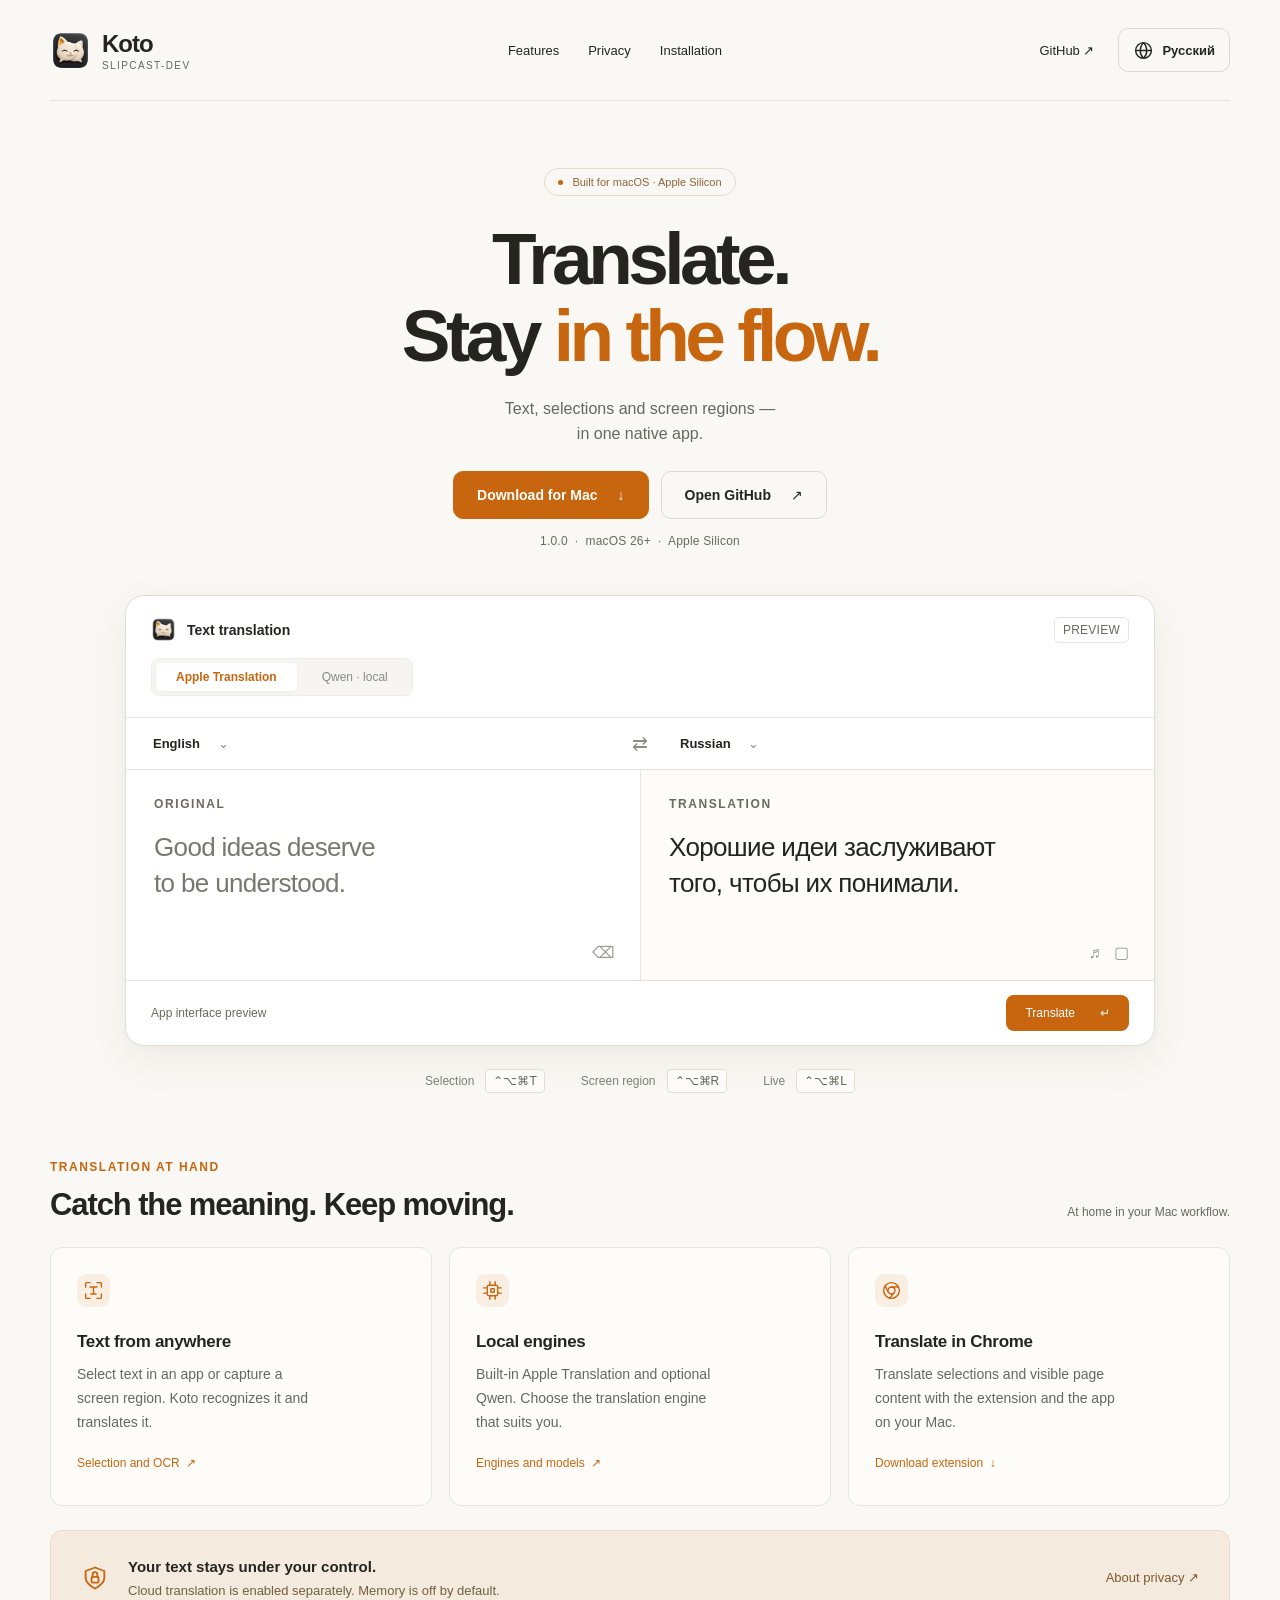
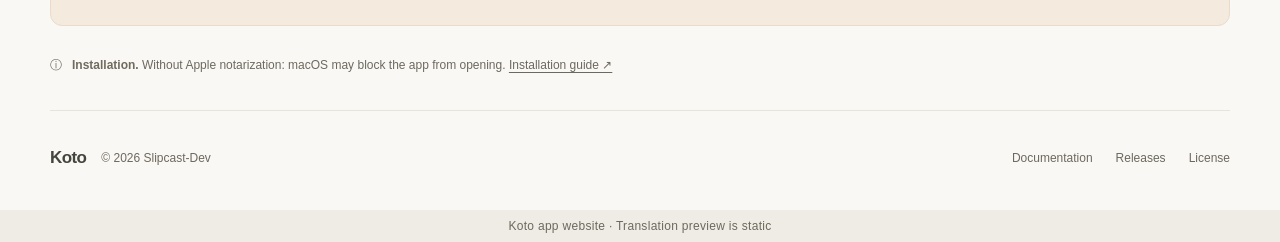
==== commit 23ccd554: "Sync site with the latest app release" ====
--- a/index.html
+++ b/index.html
@@ -33,8 +33,8 @@
       <span class="eyebrow"><span class="dot"></span> Создан для macOS · Apple Silicon</span>
       <h1 id="hero-heading">Переводите.<br>Оставайтесь <em>в потоке.</em></h1>
       <p>Текст, выделение и область экрана —<br>в одном нативном приложении.</p>
-      <div class="actions"><a class="btn" href="https://github.com/Slipcast-dev/translator-Koto/releases/download/v0.1.0-alpha.18/Koto-0.1.0-18-arm64-preview-ci.dmg">Скачать для Mac <span>↓</span></a><a class="btn secondary" href="https://github.com/Slipcast-dev/translator-Koto">Открыть GitHub <span>↗</span></a></div>
-      <span class="meta">0.1.0-alpha.18 &nbsp;·&nbsp; macOS 26+ &nbsp;·&nbsp; Apple Silicon</span>
+      <div class="actions"><a class="btn" href="https://github.com/Slipcast-dev/translator-Koto/releases/download/v1.0.0/Koto-1.0.0-20-arm64.dmg">Скачать для Mac <span>↓</span></a><a class="btn secondary" href="https://github.com/Slipcast-dev/translator-Koto">Открыть GitHub <span>↗</span></a></div>
+      <span class="meta">1.0.0 &nbsp;·&nbsp; macOS 26+ &nbsp;·&nbsp; Apple Silicon</span>
     </section>
     <section class="demo-wrap" aria-label="Демонстрация интерфейса переводчика">
       <div class="demo">
@@ -47,7 +47,7 @@
       <div class="shortcuts"><span>Выделение <kbd>⌃⌥⌘T</kbd></span><span>Область экрана <kbd>⌃⌥⌘R</kbd></span><span>Live <kbd>⌃⌥⌘L</kbd></span></div>
     </section>
     <section class="section" id="features"><div class="section-heading"><div><div class="overline">ПЕРЕВОД РЯДОМ</div><h2>Лови смысл. Не тормози.</h2></div><p>В привычном ритме вашего Mac.</p></div>
-      <div class="cards"><article class="card"><div class="icon"><svg viewBox="0 0 24 24" aria-hidden="true" focusable="false"><path d="M8 3H4a1 1 0 0 0-1 1v4m13-5h4a1 1 0 0 1 1 1v4M3 16v4a1 1 0 0 0 1 1h4m8 0h4a1 1 0 0 0 1-1v-4M8 8h8m-4 0v8m-3 0h6"/></svg></div><h3>Текст откуда угодно</h3><p>Выделите текст в приложении или захватите область экрана. Koto распознает и переведёт.</p><a class="card-link" href="https://github.com/Slipcast-dev/translator-Koto#возможности">Выделение и OCR &nbsp;↗</a></article><article class="card"><div class="icon"><svg viewBox="0 0 24 24" aria-hidden="true" focusable="false"><rect x="6" y="6" width="12" height="12" rx="2"/><path d="M9 2v4m6-4v4M9 18v4m6-4v4M2 9h4m-4 6h4M18 9h4m-4 6h4"/><rect x="10" y="10" width="4" height="4" rx=".5"/></svg></div><h3>Локальные движки</h3><p>Системный Apple Translation и опциональная Qwen. Выбирайте подходящий способ перевода.</p><a class="card-link" href="https://github.com/Slipcast-dev/translator-Koto/blob/main/Docs/MODELS.md">О движках и моделях &nbsp;↗</a></article><article class="card"><div class="icon"><svg viewBox="0 0 24 24" aria-hidden="true" focusable="false"><circle cx="12" cy="12" r="9"/><circle cx="12" cy="12" r="4"/><path d="M12 8h8M8.5 14l-4-7M14 15.5l-4 5.3"/></svg></div><h3>Перевод в Chrome</h3><p>Выделения и видимые фрагменты страниц — через расширение и приложение на вашем Mac.</p><a class="card-link" href="https://github.com/Slipcast-dev/translator-Koto/releases/download/v0.1.0-alpha.18/Koto-Chrome-0.1.4.zip">Скачать расширение &nbsp;↓</a></article></div>
+      <div class="cards"><article class="card"><div class="icon"><svg viewBox="0 0 24 24" aria-hidden="true" focusable="false"><path d="M8 3H4a1 1 0 0 0-1 1v4m13-5h4a1 1 0 0 1 1 1v4M3 16v4a1 1 0 0 0 1 1h4m8 0h4a1 1 0 0 0 1-1v-4M8 8h8m-4 0v8m-3 0h6"/></svg></div><h3>Текст откуда угодно</h3><p>Выделите текст в приложении или захватите область экрана. Koto распознает и переведёт.</p><a class="card-link" href="https://github.com/Slipcast-dev/translator-Koto#возможности">Выделение и OCR &nbsp;↗</a></article><article class="card"><div class="icon"><svg viewBox="0 0 24 24" aria-hidden="true" focusable="false"><rect x="6" y="6" width="12" height="12" rx="2"/><path d="M9 2v4m6-4v4M9 18v4m6-4v4M2 9h4m-4 6h4M18 9h4m-4 6h4"/><rect x="10" y="10" width="4" height="4" rx=".5"/></svg></div><h3>Локальные движки</h3><p>Системный Apple Translation и опциональная Qwen. Выбирайте подходящий способ перевода.</p><a class="card-link" href="https://github.com/Slipcast-dev/translator-Koto/blob/main/Docs/MODELS.md">О движках и моделях &nbsp;↗</a></article><article class="card"><div class="icon"><svg viewBox="0 0 24 24" aria-hidden="true" focusable="false"><circle cx="12" cy="12" r="9"/><circle cx="12" cy="12" r="4"/><path d="M12 8h8M8.5 14l-4-7M14 15.5l-4 5.3"/></svg></div><h3>Перевод в Chrome</h3><p>Выделения и видимые фрагменты страниц — через расширение и приложение на вашем Mac.</p><a class="card-link" href="https://github.com/Slipcast-dev/translator-Koto/releases/download/v1.0.0/Koto-Chrome-0.1.4.zip">Скачать расширение &nbsp;↓</a></article></div>
     </section>
     <section class="privacy" id="privacy" aria-labelledby="privacy-heading"><div class="privacy-left"><span class="shield"><svg viewBox="0 0 24 24" aria-hidden="true" focusable="false"><path d="m12 3 8 3v6c0 5-8 9-8 9s-8-4-8-9V6l8-3Z"/><rect x="9" y="11" width="6" height="5" rx="1"/><path d="M10 11V9a2 2 0 0 1 4 0v2"/></svg></span><div><h2 id="privacy-heading">Ваш текст — под вашим контролем.</h2><p>Облачный перевод включается отдельно. Память по умолчанию выключена.</p></div></div><a href="https://github.com/Slipcast-dev/translator-Koto/blob/main/Docs/PRIVACY.md">О приватности ↗</a></section>
     <p class="alpha" id="installation"><span aria-hidden="true">ⓘ</span><span><b>Установка.</b> Без notarization Apple: macOS может блокировать запуск. <a href="https://github.com/Slipcast-dev/translator-Koto/blob/main/Docs/INSTALLATION.md">Инструкция по установке ↗</a></span></p>
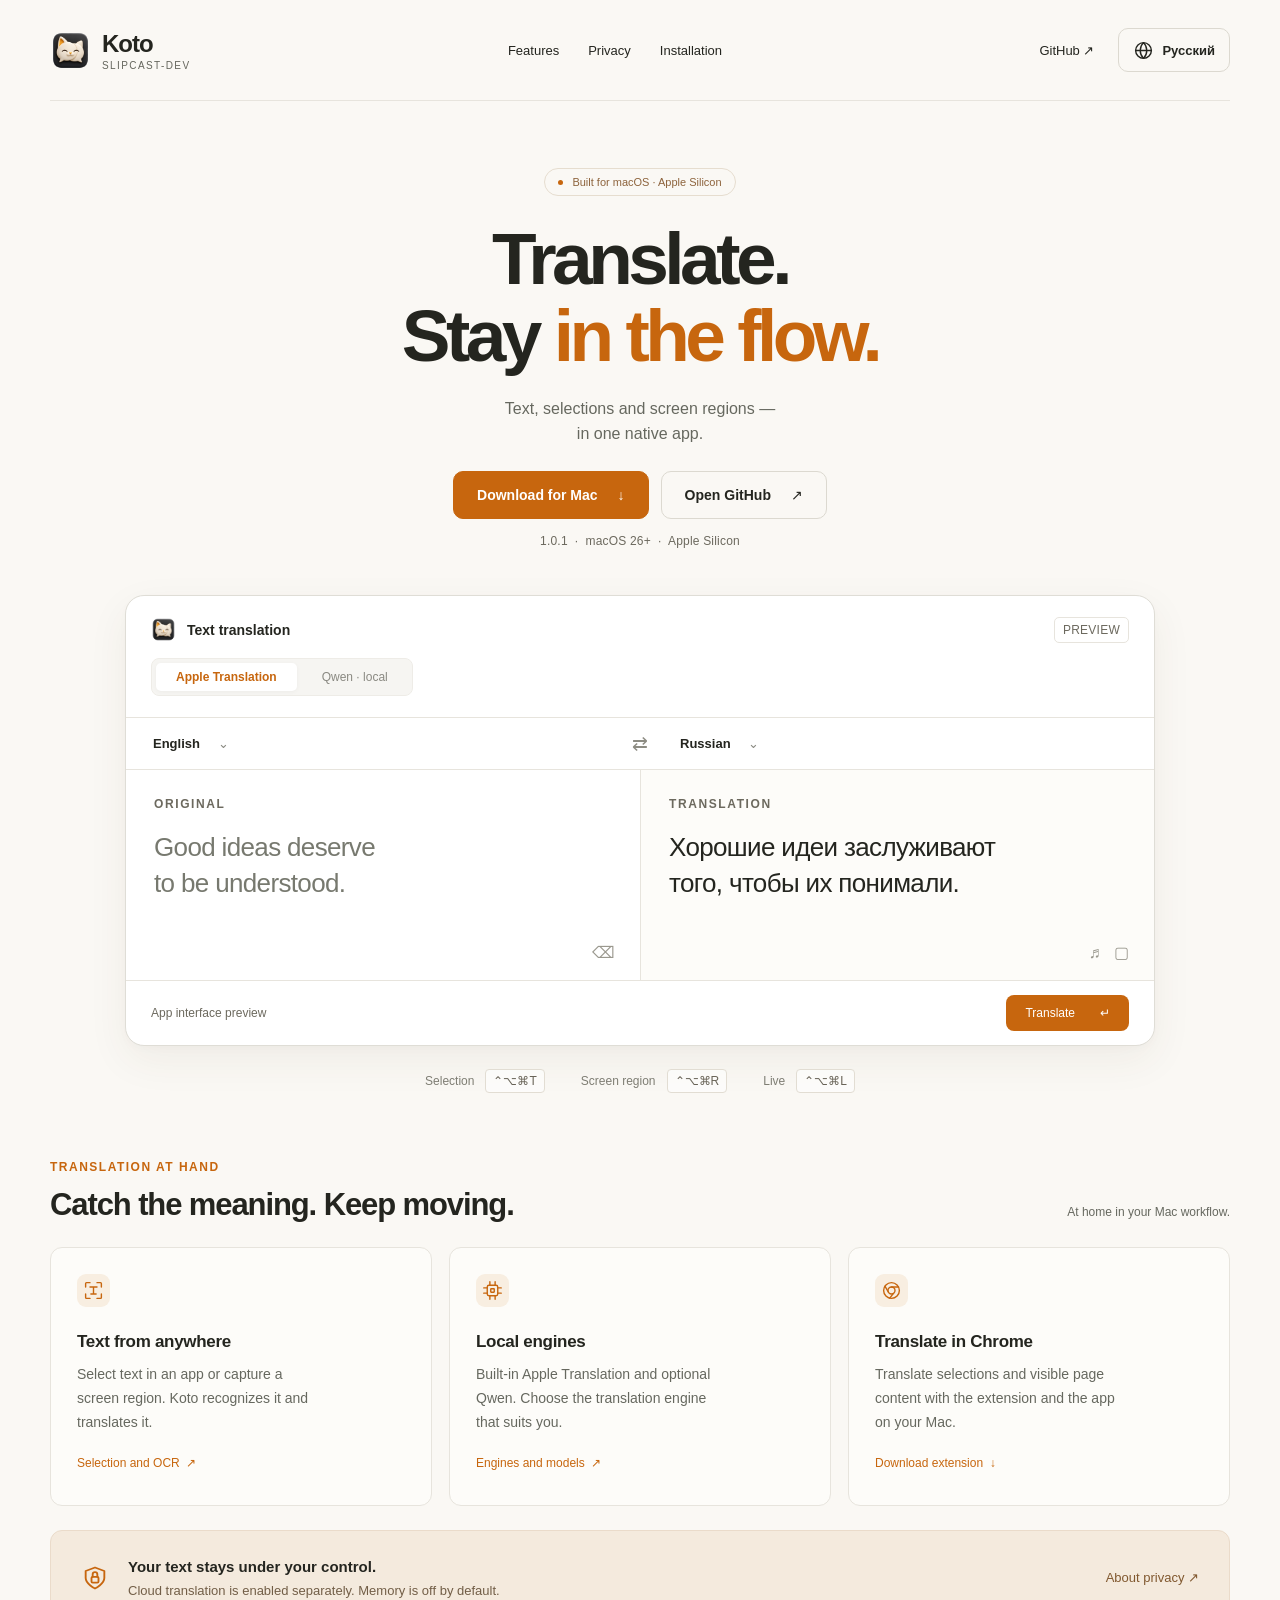
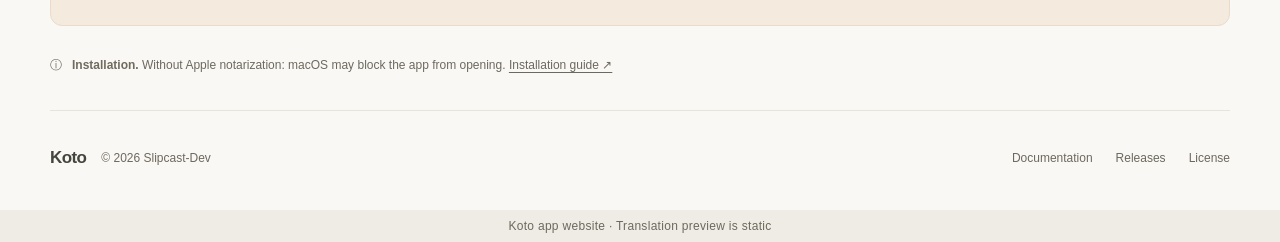
==== commit 1aa70c86: "Sync site with the latest app release" ====
--- a/index.html
+++ b/index.html
@@ -33,8 +33,8 @@
       <span class="eyebrow"><span class="dot"></span> Создан для macOS · Apple Silicon</span>
       <h1 id="hero-heading">Переводите.<br>Оставайтесь <em>в потоке.</em></h1>
       <p>Текст, выделение и область экрана —<br>в одном нативном приложении.</p>
-      <div class="actions"><a class="btn" href="https://github.com/Slipcast-dev/translator-Koto/releases/download/v1.0.0/Koto-1.0.0-20-arm64.dmg">Скачать для Mac <span>↓</span></a><a class="btn secondary" href="https://github.com/Slipcast-dev/translator-Koto">Открыть GitHub <span>↗</span></a></div>
-      <span class="meta">1.0.0 &nbsp;·&nbsp; macOS 26+ &nbsp;·&nbsp; Apple Silicon</span>
+      <div class="actions"><a class="btn" href="https://github.com/Slipcast-dev/translator-Koto/releases/download/v1.0.1/Koto-1.0.1-21-arm64.dmg">Скачать для Mac <span>↓</span></a><a class="btn secondary" href="https://github.com/Slipcast-dev/translator-Koto">Открыть GitHub <span>↗</span></a></div>
+      <span class="meta">1.0.1 &nbsp;·&nbsp; macOS 26+ &nbsp;·&nbsp; Apple Silicon</span>
     </section>
     <section class="demo-wrap" aria-label="Демонстрация интерфейса переводчика">
       <div class="demo">
@@ -47,7 +47,7 @@
       <div class="shortcuts"><span>Выделение <kbd>⌃⌥⌘T</kbd></span><span>Область экрана <kbd>⌃⌥⌘R</kbd></span><span>Live <kbd>⌃⌥⌘L</kbd></span></div>
     </section>
     <section class="section" id="features"><div class="section-heading"><div><div class="overline">ПЕРЕВОД РЯДОМ</div><h2>Лови смысл. Не тормози.</h2></div><p>В привычном ритме вашего Mac.</p></div>
-      <div class="cards"><article class="card"><div class="icon"><svg viewBox="0 0 24 24" aria-hidden="true" focusable="false"><path d="M8 3H4a1 1 0 0 0-1 1v4m13-5h4a1 1 0 0 1 1 1v4M3 16v4a1 1 0 0 0 1 1h4m8 0h4a1 1 0 0 0 1-1v-4M8 8h8m-4 0v8m-3 0h6"/></svg></div><h3>Текст откуда угодно</h3><p>Выделите текст в приложении или захватите область экрана. Koto распознает и переведёт.</p><a class="card-link" href="https://github.com/Slipcast-dev/translator-Koto#возможности">Выделение и OCR &nbsp;↗</a></article><article class="card"><div class="icon"><svg viewBox="0 0 24 24" aria-hidden="true" focusable="false"><rect x="6" y="6" width="12" height="12" rx="2"/><path d="M9 2v4m6-4v4M9 18v4m6-4v4M2 9h4m-4 6h4M18 9h4m-4 6h4"/><rect x="10" y="10" width="4" height="4" rx=".5"/></svg></div><h3>Локальные движки</h3><p>Системный Apple Translation и опциональная Qwen. Выбирайте подходящий способ перевода.</p><a class="card-link" href="https://github.com/Slipcast-dev/translator-Koto/blob/main/Docs/MODELS.md">О движках и моделях &nbsp;↗</a></article><article class="card"><div class="icon"><svg viewBox="0 0 24 24" aria-hidden="true" focusable="false"><circle cx="12" cy="12" r="9"/><circle cx="12" cy="12" r="4"/><path d="M12 8h8M8.5 14l-4-7M14 15.5l-4 5.3"/></svg></div><h3>Перевод в Chrome</h3><p>Выделения и видимые фрагменты страниц — через расширение и приложение на вашем Mac.</p><a class="card-link" href="https://github.com/Slipcast-dev/translator-Koto/releases/download/v1.0.0/Koto-Chrome-0.1.4.zip">Скачать расширение &nbsp;↓</a></article></div>
+      <div class="cards"><article class="card"><div class="icon"><svg viewBox="0 0 24 24" aria-hidden="true" focusable="false"><path d="M8 3H4a1 1 0 0 0-1 1v4m13-5h4a1 1 0 0 1 1 1v4M3 16v4a1 1 0 0 0 1 1h4m8 0h4a1 1 0 0 0 1-1v-4M8 8h8m-4 0v8m-3 0h6"/></svg></div><h3>Текст откуда угодно</h3><p>Выделите текст в приложении или захватите область экрана. Koto распознает и переведёт.</p><a class="card-link" href="https://github.com/Slipcast-dev/translator-Koto#возможности">Выделение и OCR &nbsp;↗</a></article><article class="card"><div class="icon"><svg viewBox="0 0 24 24" aria-hidden="true" focusable="false"><rect x="6" y="6" width="12" height="12" rx="2"/><path d="M9 2v4m6-4v4M9 18v4m6-4v4M2 9h4m-4 6h4M18 9h4m-4 6h4"/><rect x="10" y="10" width="4" height="4" rx=".5"/></svg></div><h3>Локальные движки</h3><p>Системный Apple Translation и опциональная Qwen. Выбирайте подходящий способ перевода.</p><a class="card-link" href="https://github.com/Slipcast-dev/translator-Koto/blob/main/Docs/MODELS.md">О движках и моделях &nbsp;↗</a></article><article class="card"><div class="icon"><svg viewBox="0 0 24 24" aria-hidden="true" focusable="false"><circle cx="12" cy="12" r="9"/><circle cx="12" cy="12" r="4"/><path d="M12 8h8M8.5 14l-4-7M14 15.5l-4 5.3"/></svg></div><h3>Перевод в Chrome</h3><p>Выделения и видимые фрагменты страниц — через расширение и приложение на вашем Mac.</p><a class="card-link" href="https://github.com/Slipcast-dev/translator-Koto/releases/download/v1.0.1/Koto-Chrome-0.1.4.zip">Скачать расширение &nbsp;↓</a></article></div>
     </section>
     <section class="privacy" id="privacy" aria-labelledby="privacy-heading"><div class="privacy-left"><span class="shield"><svg viewBox="0 0 24 24" aria-hidden="true" focusable="false"><path d="m12 3 8 3v6c0 5-8 9-8 9s-8-4-8-9V6l8-3Z"/><rect x="9" y="11" width="6" height="5" rx="1"/><path d="M10 11V9a2 2 0 0 1 4 0v2"/></svg></span><div><h2 id="privacy-heading">Ваш текст — под вашим контролем.</h2><p>Облачный перевод включается отдельно. Память по умолчанию выключена.</p></div></div><a href="https://github.com/Slipcast-dev/translator-Koto/blob/main/Docs/PRIVACY.md">О приватности ↗</a></section>
     <p class="alpha" id="installation"><span aria-hidden="true">ⓘ</span><span><b>Установка.</b> Без notarization Apple: macOS может блокировать запуск. <a href="https://github.com/Slipcast-dev/translator-Koto/blob/main/Docs/INSTALLATION.md">Инструкция по установке ↗</a></span></p>
